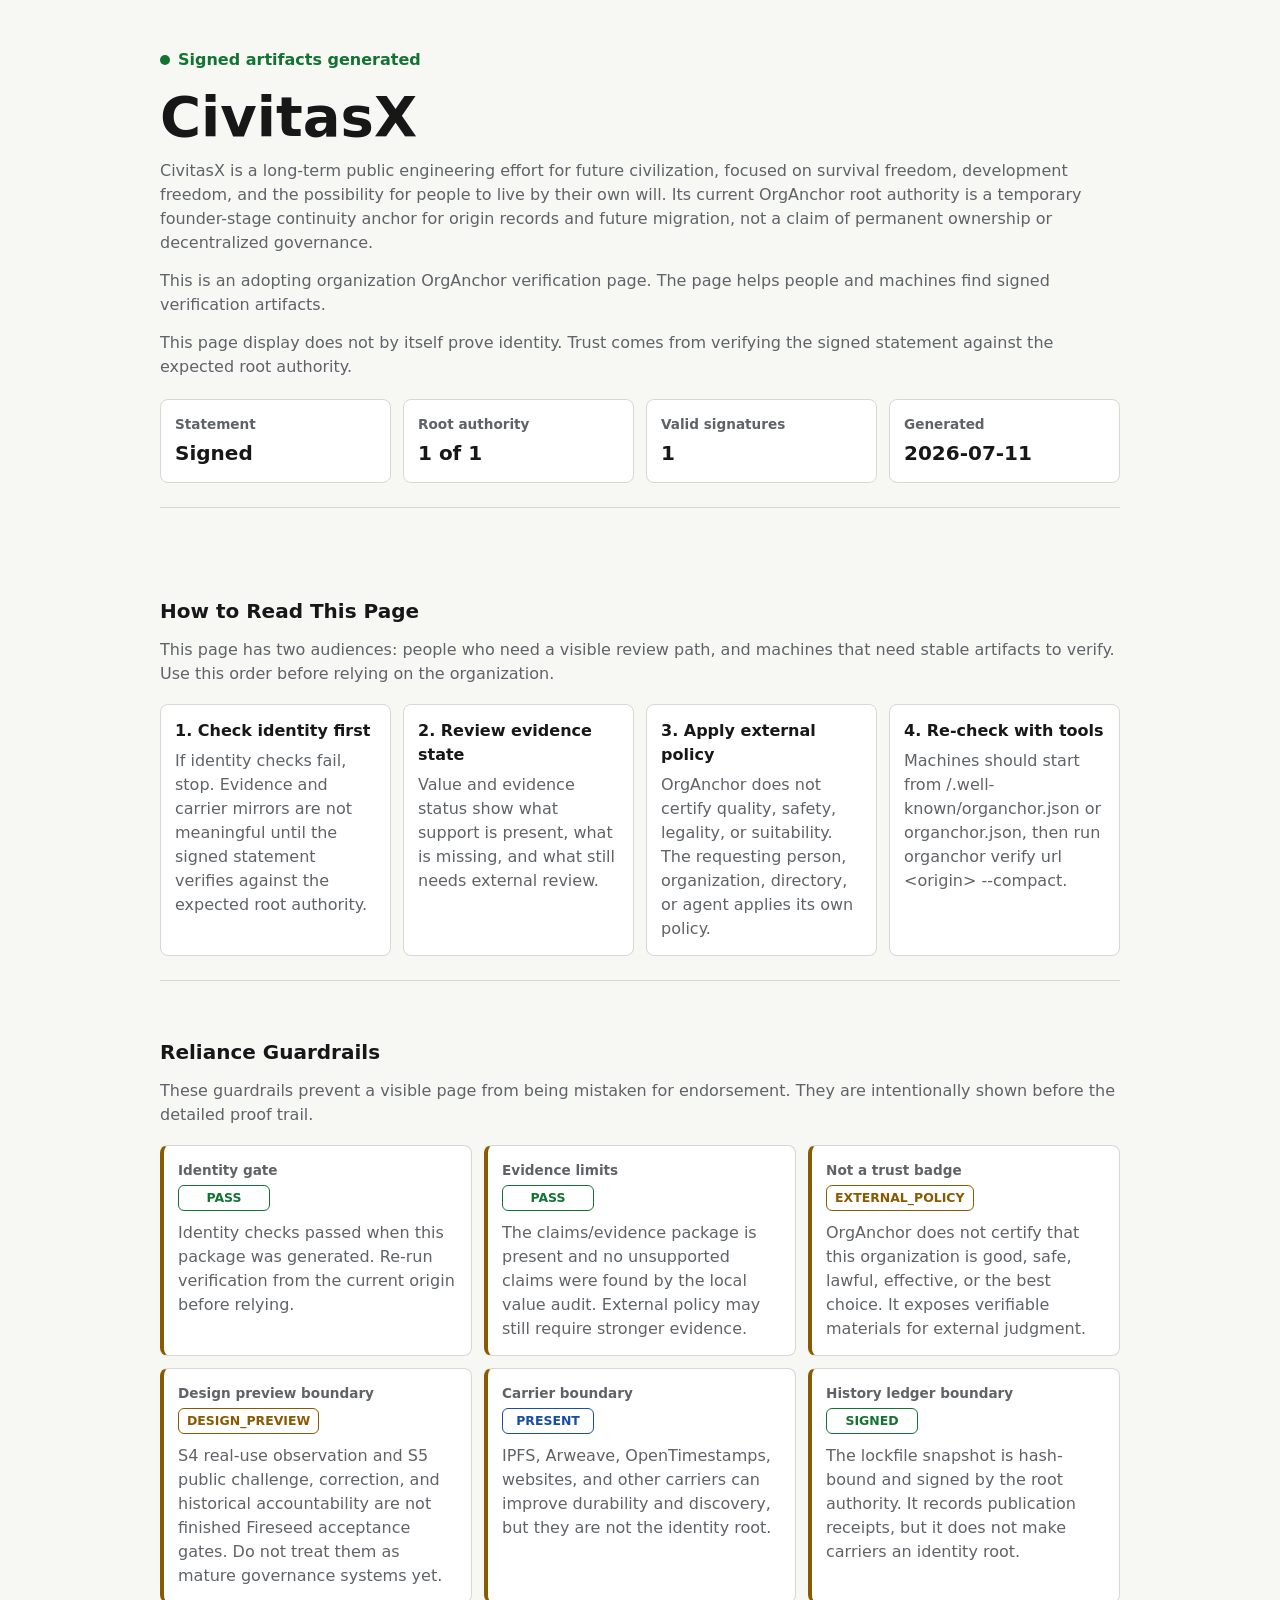
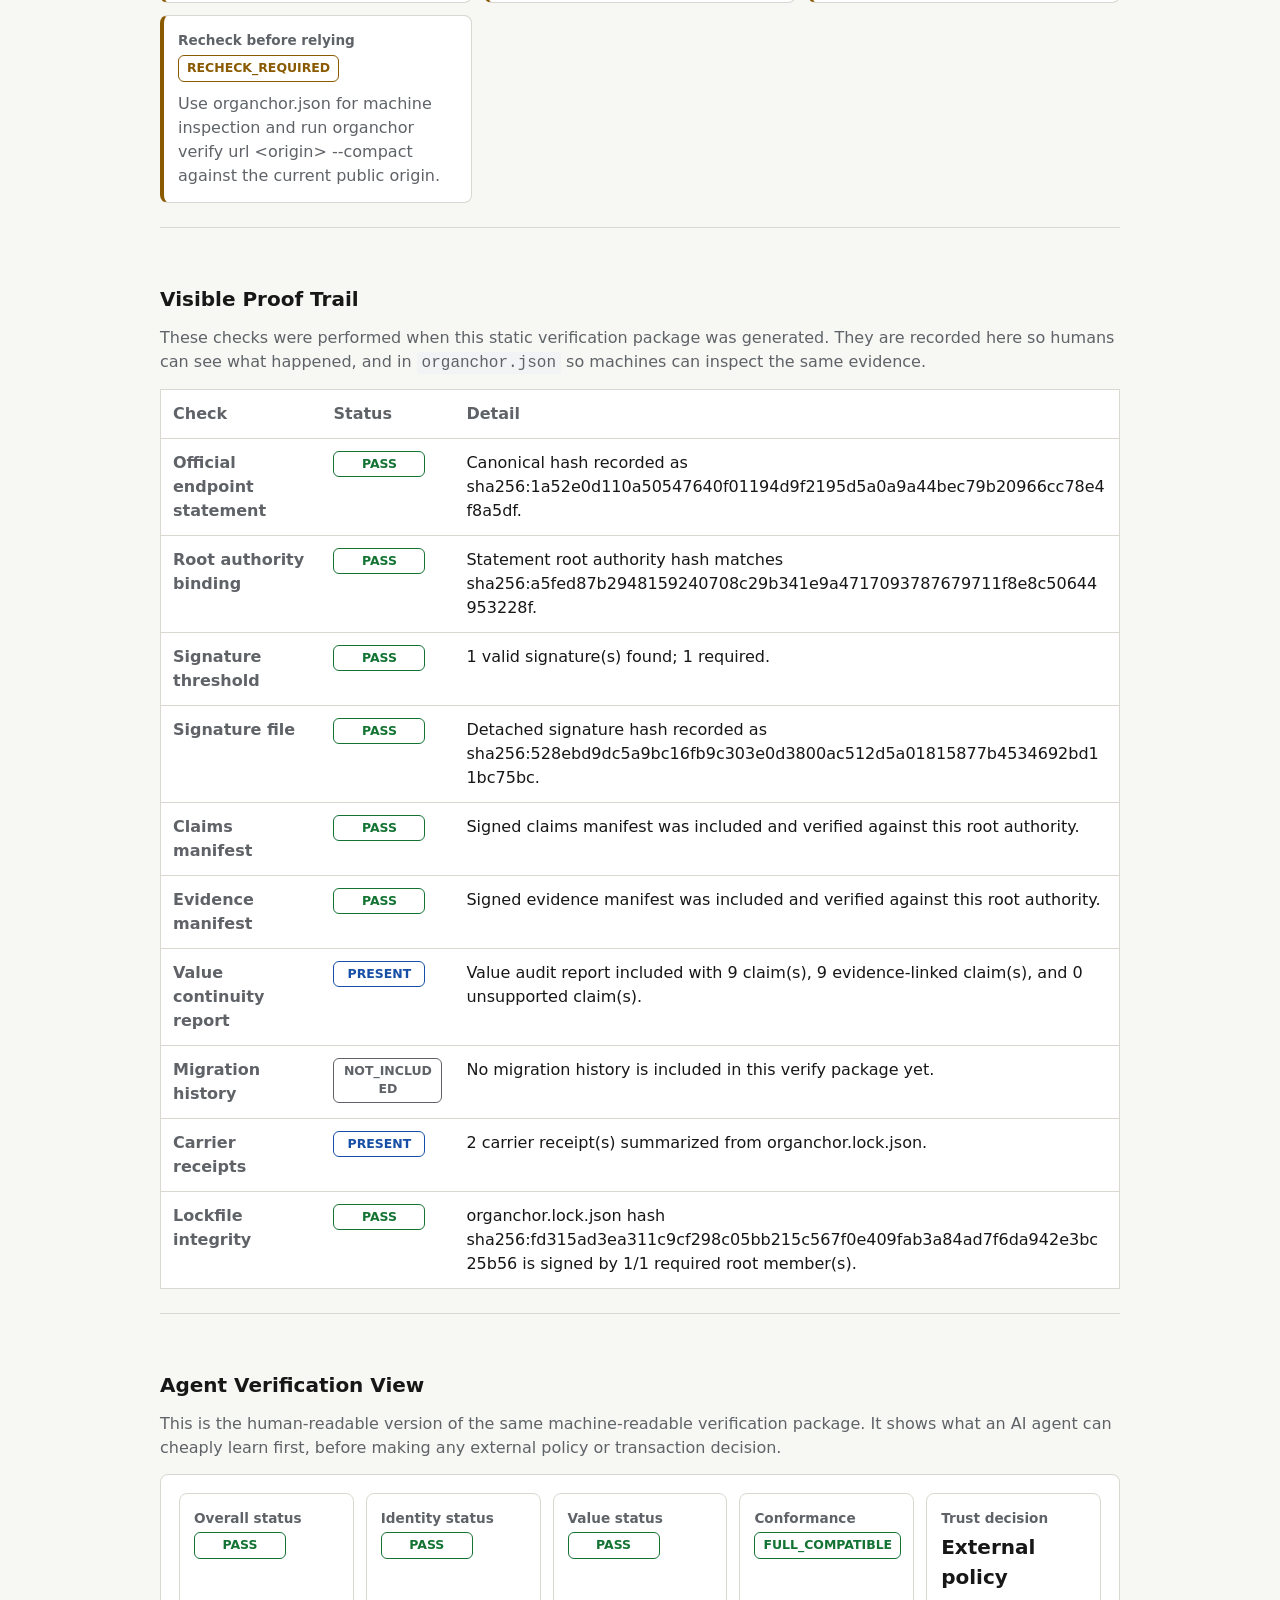
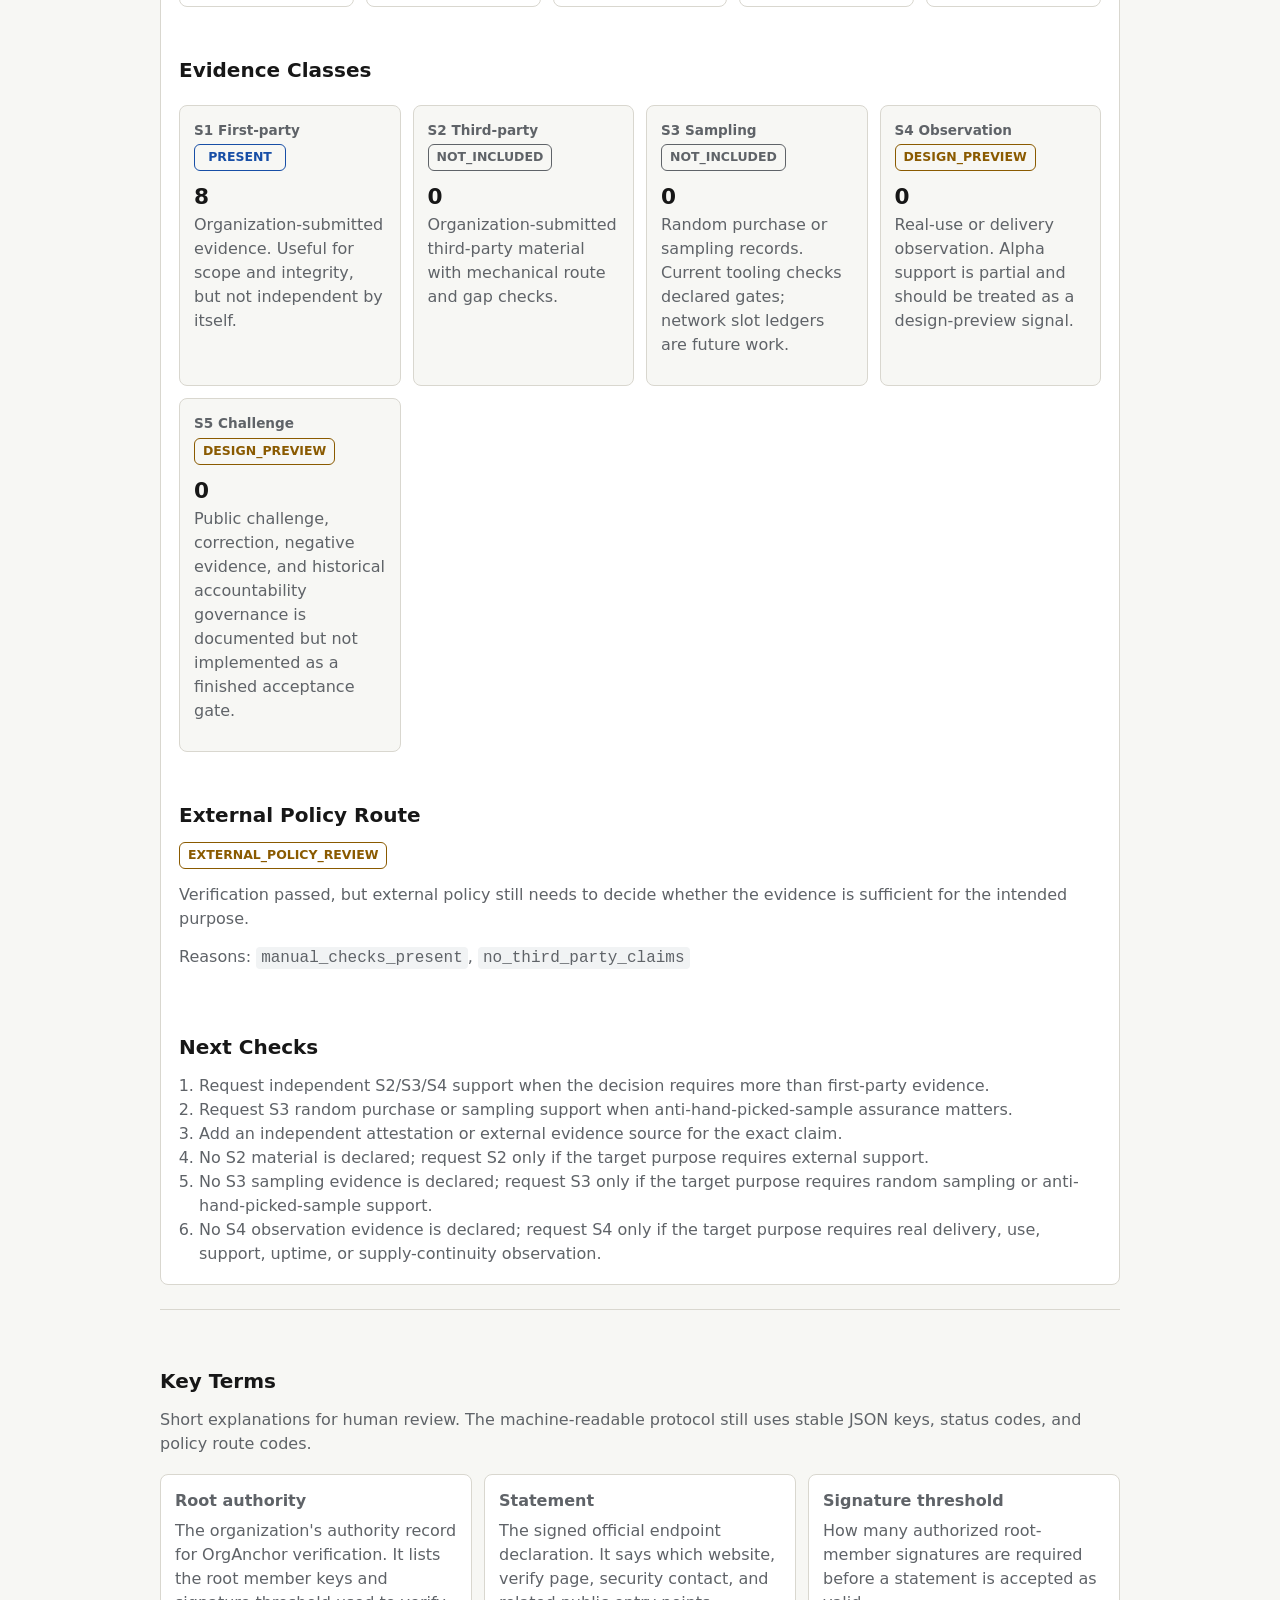
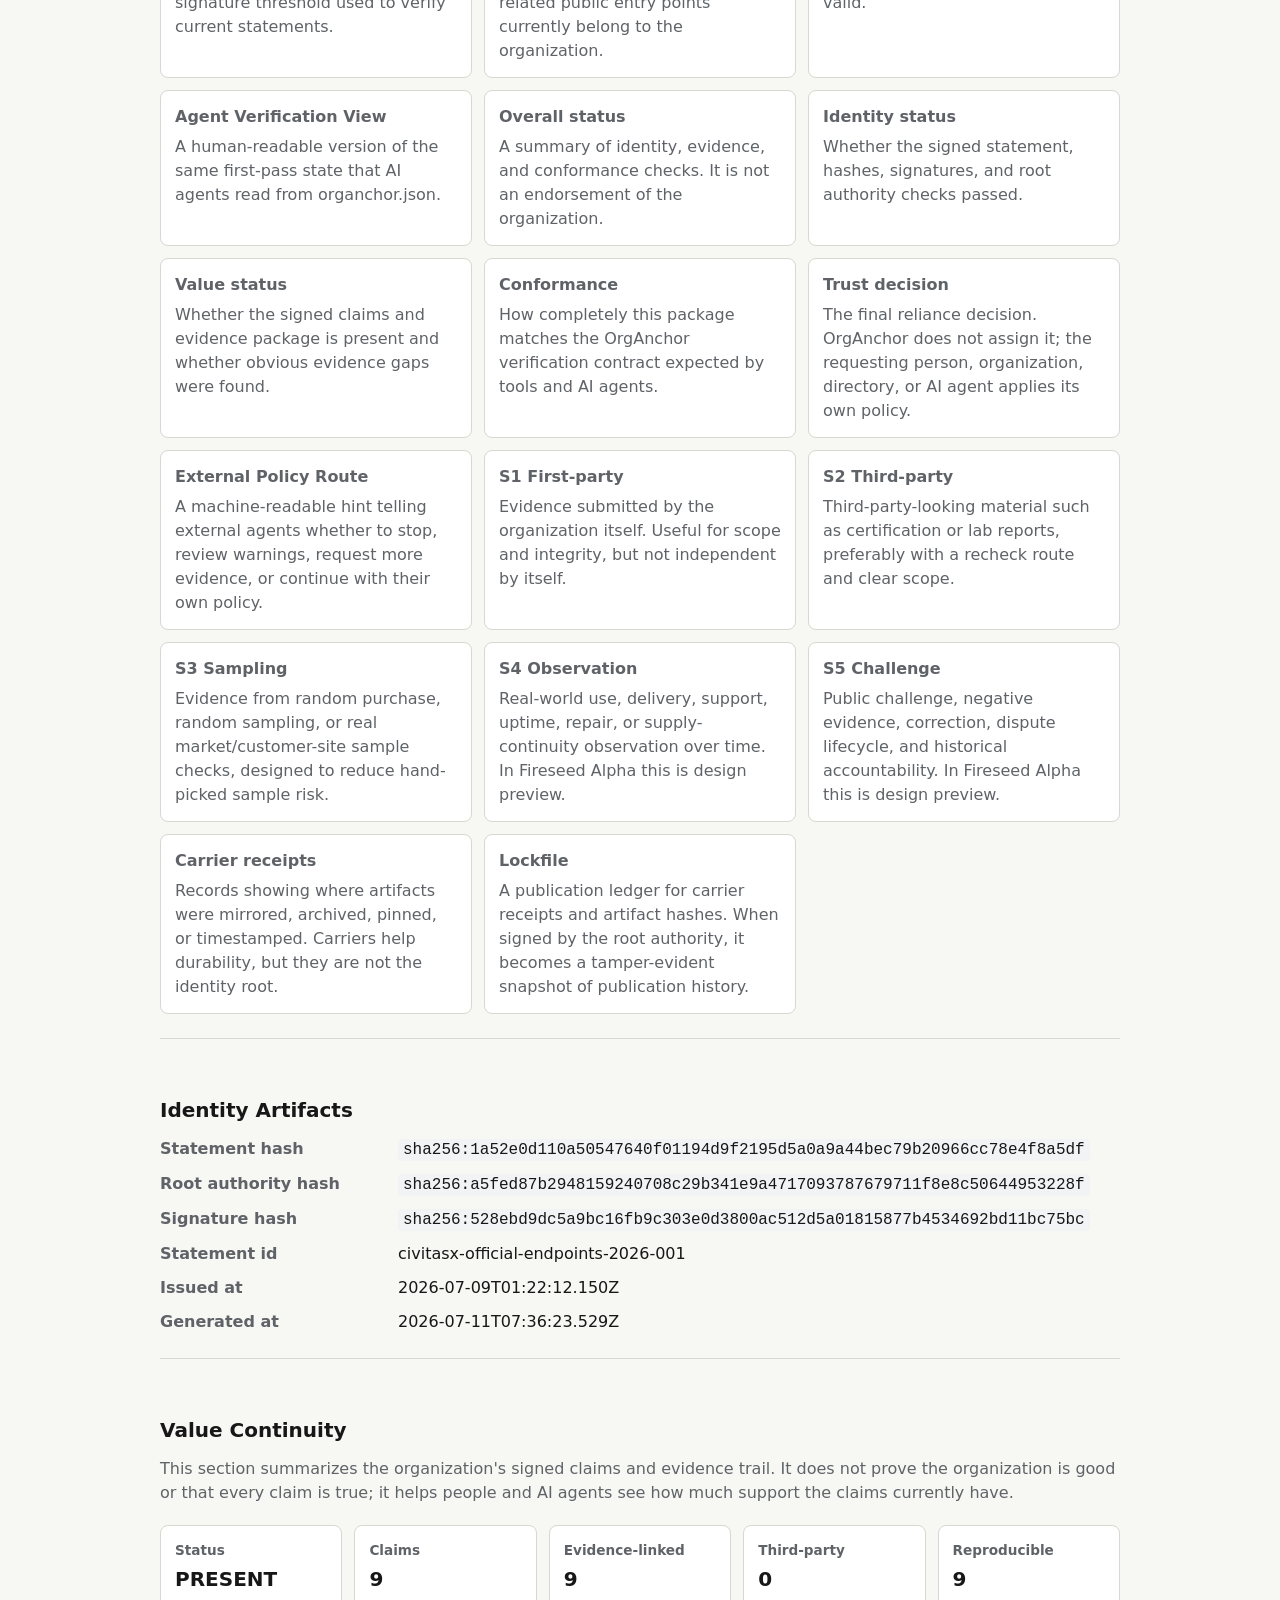
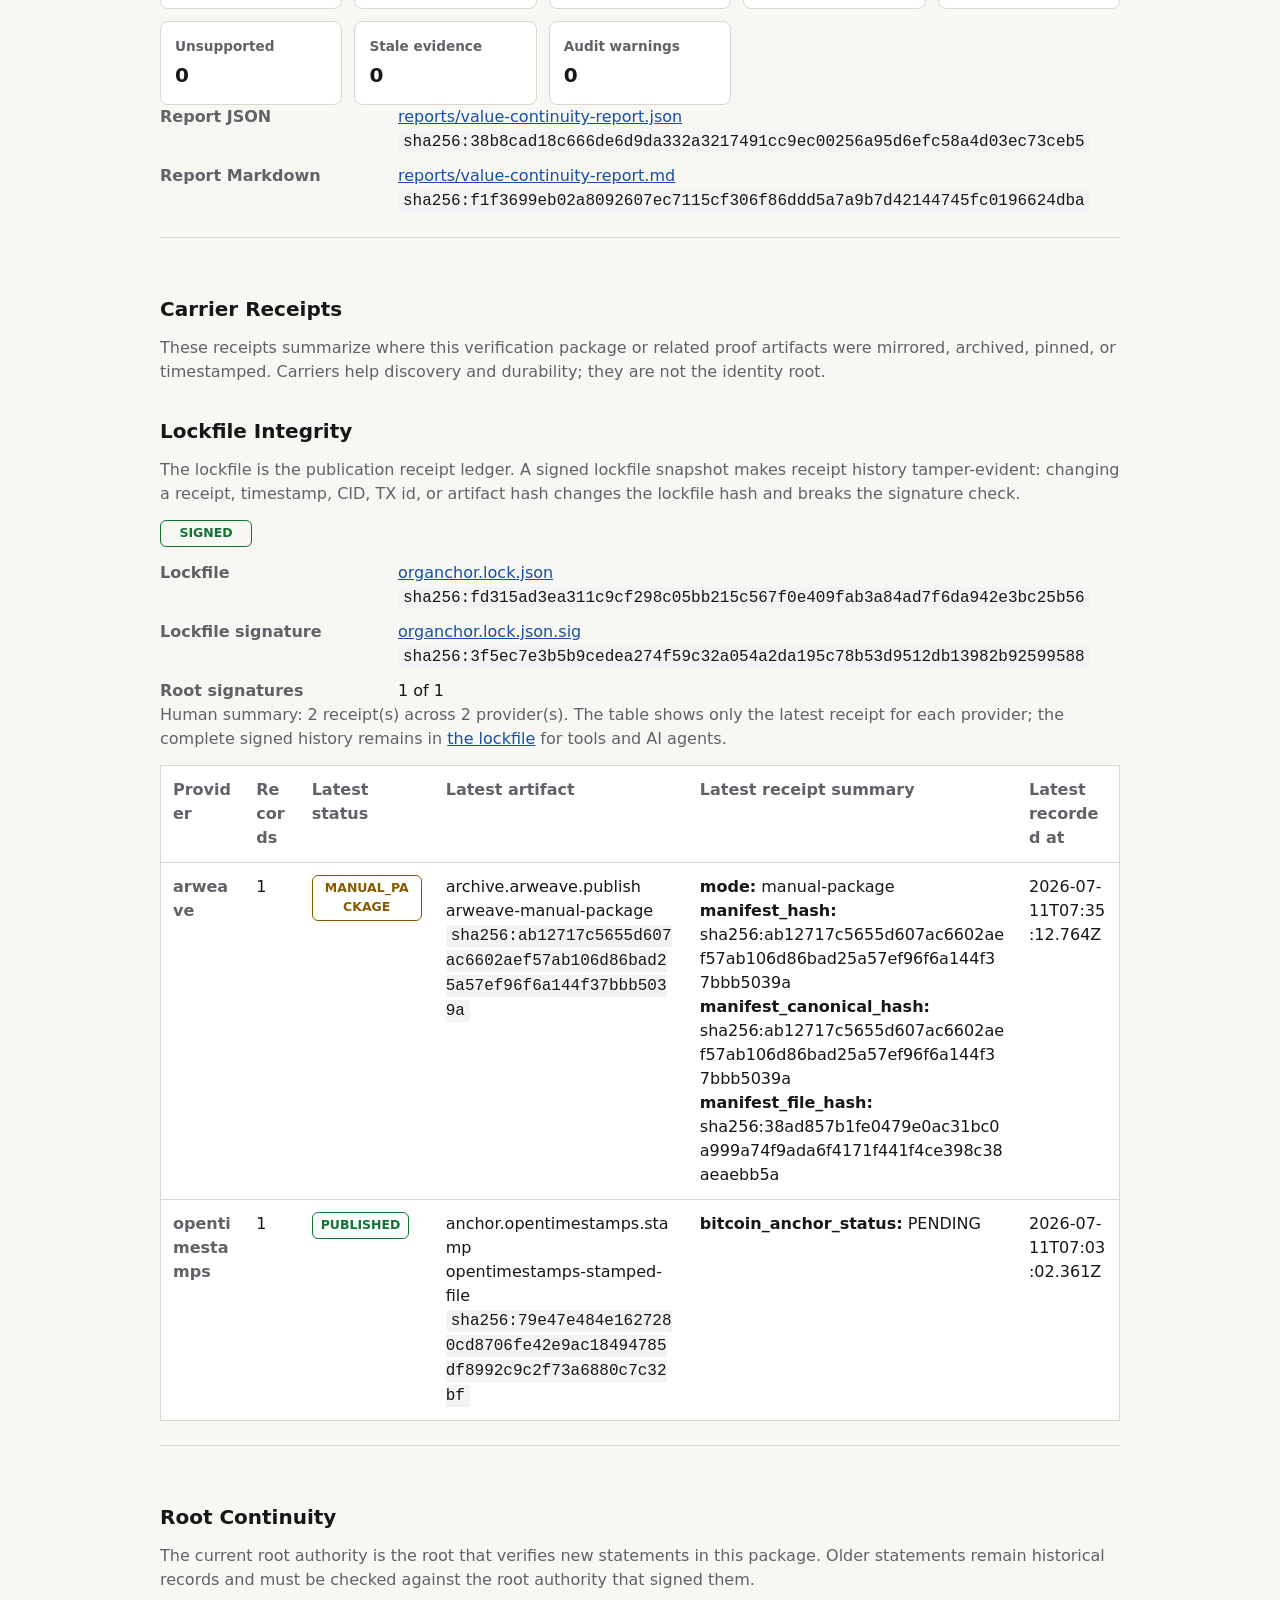
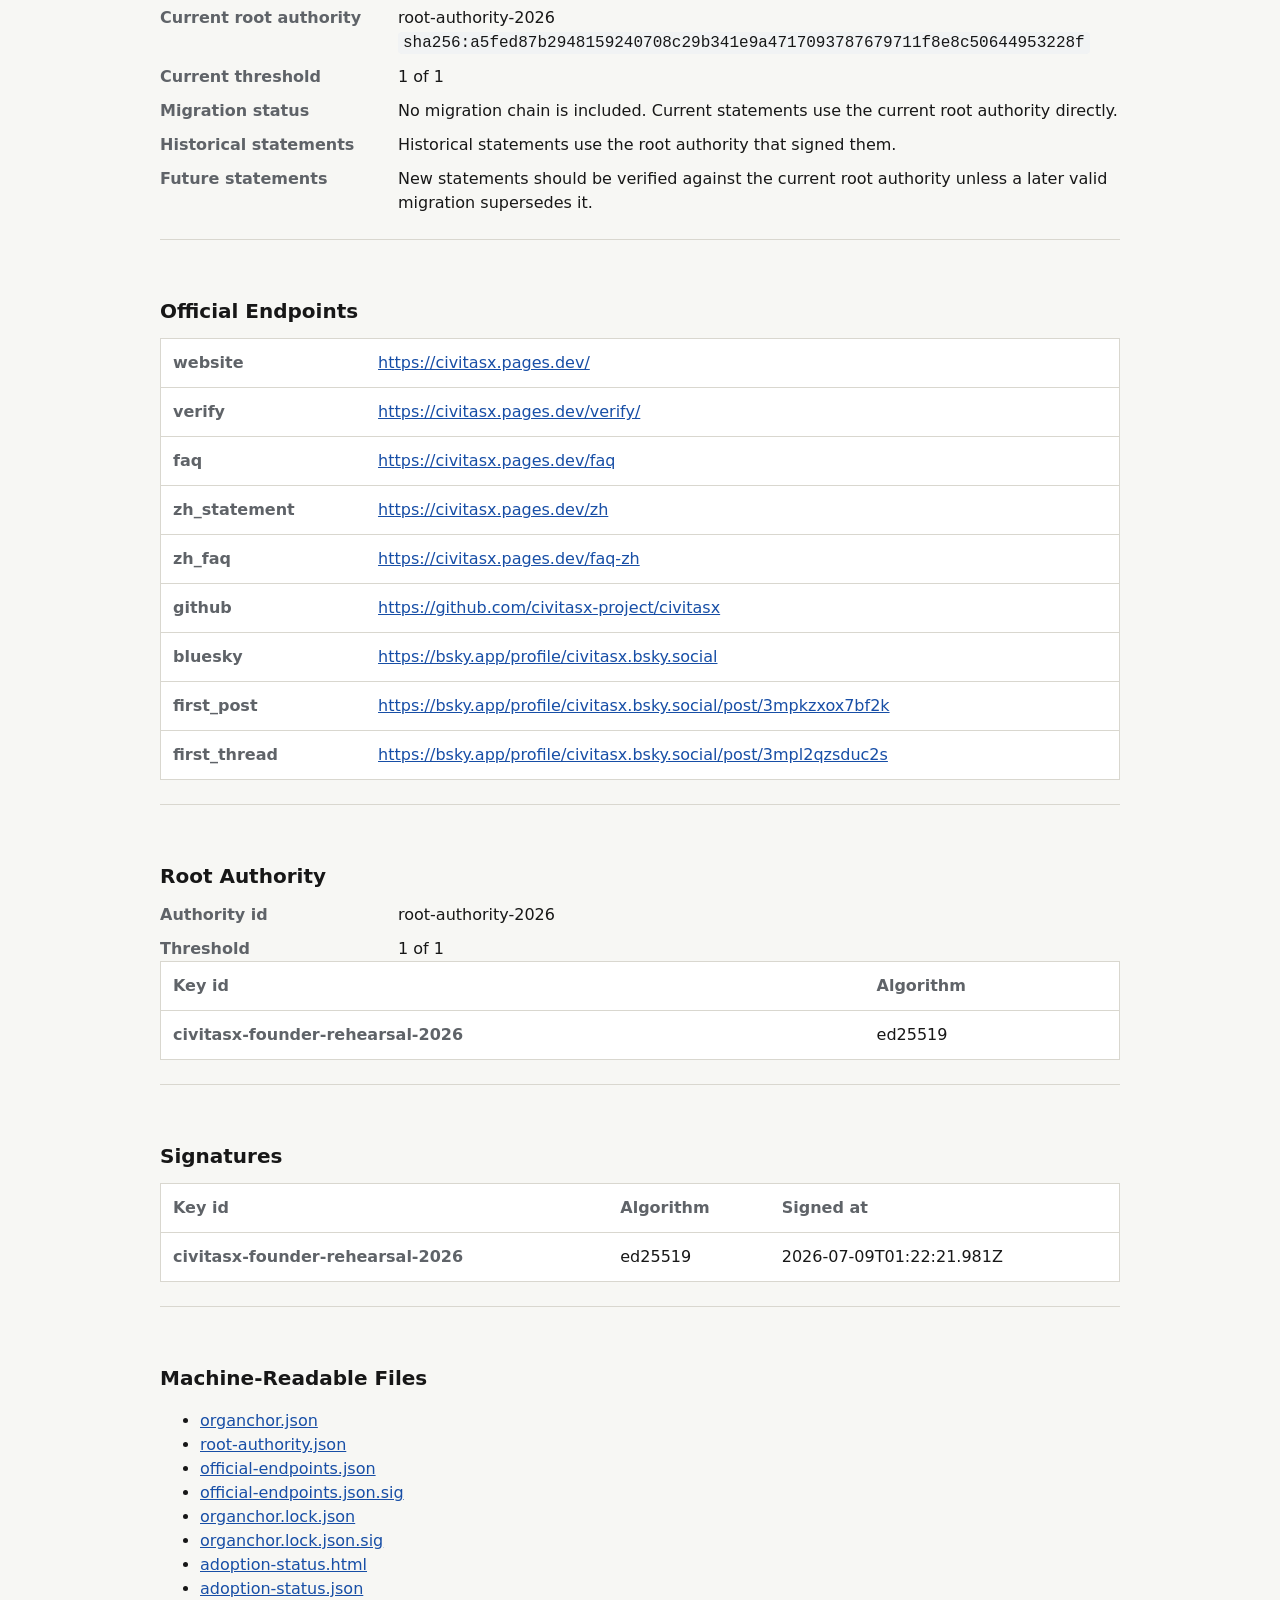
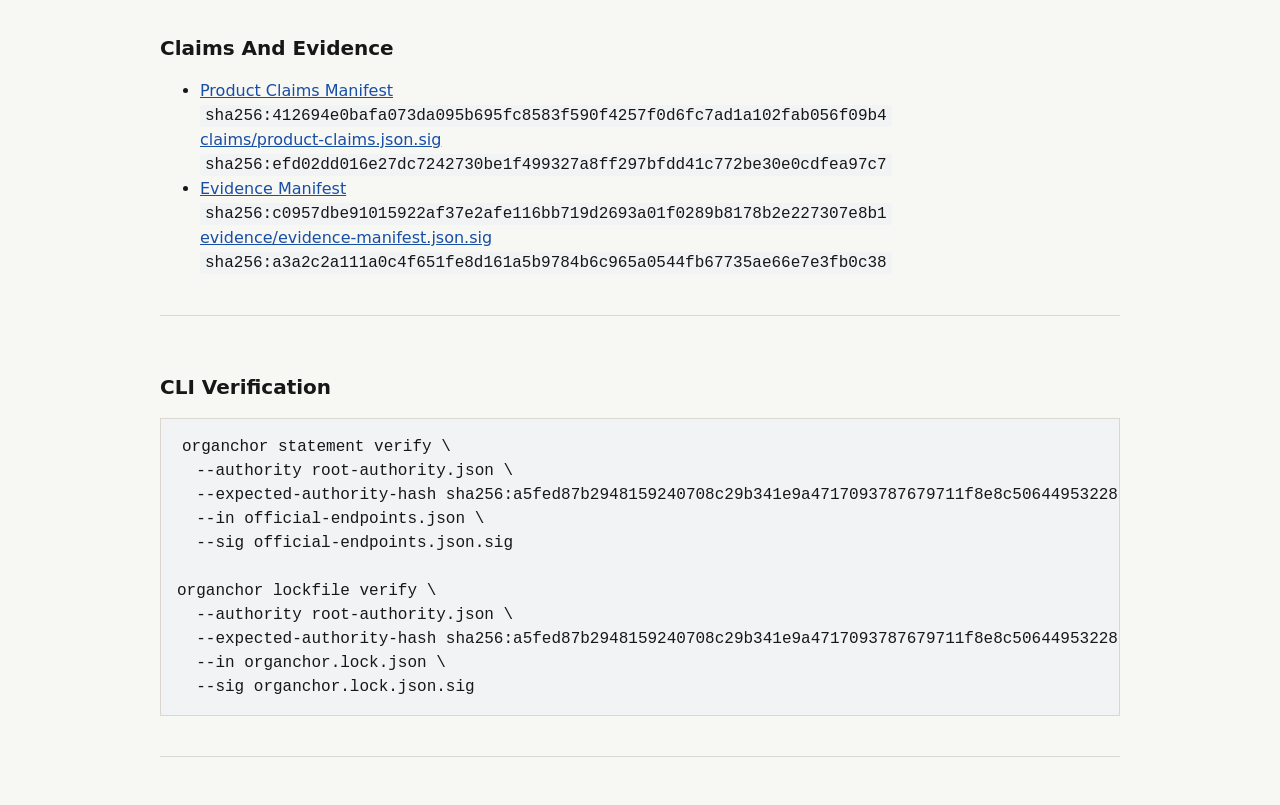
==== organchor/current/verify/index.html @ eeb9cb24 "Mirror CivitasX carrier ledger snapshot" ====
﻿<!doctype html>
<html lang="en">
<head>
  <meta charset="utf-8">
  <meta name="viewport" content="width=device-width, initial-scale=1">
  <title>CivitasX Verification</title>
  <link rel="organchor" type="application/json" href="/.well-known/organchor.json">
  <link rel="alternate" type="application/json" href="./organchor.json" title="OrgAnchor verify index">
  <script type="application/ld+json">{"@context":"https://schema.org","@type":"Organization","name":"CivitasX","url":"https://civitasx.pages.dev/","description":"CivitasX is a long-term public engineering effort for future civilization, focused on survival freedom, development freedom, and the possibility for people to live by their own will. Its current OrgAnchor root authority is a temporary founder-stage continuity anchor for origin records and future migration, not a claim of permanent ownership or decentralized governance.","sameAs":["https://civitasx.pages.dev/","https://civitasx.pages.dev/verify/","https://civitasx.pages.dev/faq","https://civitasx.pages.dev/zh","https://civitasx.pages.dev/faq-zh","https://github.com/civitasx-project/civitasx","https://bsky.app/profile/civitasx.bsky.social","https://bsky.app/profile/civitasx.bsky.social/post/3mpkzxox7bf2k","https://bsky.app/profile/civitasx.bsky.social/post/3mpl2qzsduc2s"]}</script>
  <style>
    :root {
      color-scheme: light dark;
      --bg: #f7f7f4;
      --text: #171717;
      --muted: #5f6368;
      --line: #d9d7cf;
      --panel: #ffffff;
      --accent: #174ea6;
      --ok: #137333;
      --warn: #8a5a00;
      --neutral: #5f6368;
      --code: #f1f3f4;
    }

    @media (prefers-color-scheme: dark) {
      :root {
        --bg: #111111;
        --text: #f1f1f1;
        --muted: #b7b7b7;
        --line: #373737;
        --panel: #1a1a1a;
        --accent: #8ab4f8;
        --ok: #81c995;
        --warn: #fdd663;
        --neutral: #b7b7b7;
        --code: #242424;
      }
    }

    * {
      box-sizing: border-box;
    }

    body {
      margin: 0;
      background: var(--bg);
      color: var(--text);
      font: 16px/1.5 system-ui, -apple-system, BlinkMacSystemFont, "Segoe UI", sans-serif;
    }

    main {
      width: min(960px, calc(100% - 32px));
      margin: 0 auto;
      padding: 48px 0;
    }

    header {
      border-bottom: 1px solid var(--line);
      padding-bottom: 24px;
      margin-bottom: 32px;
    }

    h1 {
      margin: 0 0 12px;
      font-size: clamp(2rem, 5vw, 3.5rem);
      line-height: 1.05;
      letter-spacing: 0;
    }

    h2 {
      margin: 32px 0 12px;
      font-size: 1.25rem;
      letter-spacing: 0;
    }

    p {
      margin: 0 0 14px;
      color: var(--muted);
    }

    a {
      color: var(--accent);
    }

    .status {
      display: inline-flex;
      gap: 8px;
      align-items: center;
      color: var(--ok);
      font-weight: 700;
      margin-bottom: 16px;
    }

    .summary {
      display: grid;
      grid-template-columns: repeat(auto-fit, minmax(180px, 1fr));
      gap: 12px;
      margin-top: 20px;
    }

    .summary-item {
      border: 1px solid var(--line);
      background: var(--panel);
      padding: 14px;
      border-radius: 8px;
    }

    .summary-label {
      display: block;
      color: var(--muted);
      font-weight: 700;
      font-size: 0.85rem;
      margin-bottom: 4px;
    }

    .summary-value {
      font-size: 1.25rem;
      font-weight: 800;
    }

    .badge {
      display: inline-block;
      min-width: 92px;
      padding: 3px 8px;
      border-radius: 6px;
      font-size: 0.78rem;
      font-weight: 800;
      text-align: center;
      border: 1px solid currentColor;
    }

    .badge-pass {
      color: var(--ok);
    }

    .badge-present {
      color: var(--accent);
    }

    .badge-not_included {
      color: var(--neutral);
    }

    .badge-published,
    .badge-verified,
    .badge-signed {
      color: var(--ok);
    }

    .badge-manual_package,
    .badge-unsigned {
      color: var(--warn);
    }

    .badge-dry_run {
      color: var(--neutral);
    }

    .badge-warn,
    .badge-review_value_warnings,
    .badge-external_policy_review,
    .badge-partial,
    .badge-design_preview,
    .badge-manual_check_required {
      color: var(--warn);
    }

    .badge-fail,
    .badge-stop,
    .badge-stop_identity_failure,
    .badge-review_failed_checks {
      color: #b3261e;
    }

    .badge-external_policy,
    .badge-recheck_required {
      color: var(--warn);
    }

    .badge-full_compatible,
    .badge-ready_for_external_policy,
    .badge-identity_verify_pass,
    .badge-value_verify_pass {
      color: var(--ok);
    }

    .status::before {
      content: "";
      width: 10px;
      height: 10px;
      border-radius: 50%;
      background: var(--ok);
    }

    section {
      padding: 24px 0;
      border-bottom: 1px solid var(--line);
    }

    .agent-panel {
      display: grid;
      gap: 16px;
      border: 1px solid var(--line);
      background: var(--panel);
      padding: 18px;
      border-radius: 8px;
    }

    .agent-decision {
      display: grid;
      grid-template-columns: repeat(auto-fit, minmax(150px, 1fr));
      gap: 12px;
    }

    .agent-card {
      border: 1px solid var(--line);
      border-radius: 8px;
      padding: 14px;
      background: var(--bg);
    }

    .agent-card strong {
      display: block;
      margin-top: 10px;
      font-size: 1.35rem;
    }

    .next-actions {
      margin: 0;
      padding-left: 20px;
      color: var(--muted);
    }

    .read-steps {
      display: grid;
      grid-template-columns: repeat(auto-fit, minmax(210px, 1fr));
      gap: 12px;
      margin: 18px 0 0;
      padding: 0;
      list-style: none;
    }

    .read-step {
      border: 1px solid var(--line);
      background: var(--panel);
      border-radius: 8px;
      padding: 14px;
    }

    .read-step strong {
      display: block;
      margin-bottom: 6px;
    }

    .read-step p {
      margin: 0;
    }

    .guardrails {
      display: grid;
      grid-template-columns: repeat(auto-fit, minmax(240px, 1fr));
      gap: 12px;
      margin-top: 18px;
    }

    .guardrail-card {
      border: 1px solid var(--line);
      border-left: 4px solid var(--warn);
      background: var(--panel);
      border-radius: 8px;
      padding: 14px;
    }

    .guardrail-card p {
      margin: 10px 0 0;
    }

    .term-list {
      display: grid;
      grid-template-columns: repeat(auto-fit, minmax(240px, 1fr));
      gap: 12px;
      margin: 18px 0 0;
    }

    .term-item {
      border: 1px solid var(--line);
      background: var(--panel);
      border-radius: 8px;
      padding: 14px;
    }

    .term-item dt {
      margin-bottom: 6px;
    }

    .term-item dd {
      color: var(--muted);
    }

    dl {
      display: grid;
      grid-template-columns: minmax(140px, 220px) 1fr;
      gap: 10px 18px;
      margin: 0;
    }

    dt {
      color: var(--muted);
      font-weight: 700;
    }

    dd {
      margin: 0;
      overflow-wrap: anywhere;
    }

    table {
      width: 100%;
      border-collapse: collapse;
      background: var(--panel);
      border: 1px solid var(--line);
    }

    th,
    td {
      padding: 12px;
      border-bottom: 1px solid var(--line);
      text-align: left;
      vertical-align: top;
      overflow-wrap: anywhere;
    }

    th {
      color: var(--muted);
      font-weight: 700;
    }

    code,
    pre {
      font-family: ui-monospace, SFMono-Regular, Consolas, "Liberation Mono", monospace;
      background: var(--code);
    }

    code {
      padding: 2px 5px;
      border-radius: 4px;
    }

    :not(pre) > code {
      overflow-wrap: anywhere;
      word-break: break-word;
    }

    pre {
      overflow-x: auto;
      padding: 16px;
      border: 1px solid var(--line);
    }

    @media (max-width: 640px) {
      main {
        width: min(100% - 24px, 960px);
        padding: 32px 0;
      }

      dl {
        grid-template-columns: 1fr;
      }

      th,
      td {
        display: block;
        width: 100%;
      }
    }
  </style>
</head>
<body>
  <main>
    <header>
      <div class="status">Signed artifacts generated</div>
      <h1>CivitasX</h1>
      <p>CivitasX is a long-term public engineering effort for future civilization, focused on survival freedom, development freedom, and the possibility for people to live by their own will. Its current OrgAnchor root authority is a temporary founder-stage continuity anchor for origin records and future migration, not a claim of permanent ownership or decentralized governance.</p>
      <p>This is an adopting organization OrgAnchor verification page. The page helps people and machines find signed verification artifacts.</p>
      <p>This page display does not by itself prove identity. Trust comes from verifying the signed statement against the expected root authority.</p>
      <div class="summary" aria-label="Visible verification summary">
        <div class="summary-item">
          <span class="summary-label">Statement</span>
          <span class="summary-value">Signed</span>
        </div>
        <div class="summary-item">
          <span class="summary-label">Root authority</span>
          <span class="summary-value">1 of 1</span>
        </div>
        <div class="summary-item">
          <span class="summary-label">Valid signatures</span>
          <span class="summary-value">1</span>
        </div>
        <div class="summary-item">
          <span class="summary-label">Generated</span>
          <span class="summary-value">2026-07-11</span>
        </div>
      </div>
    </header>

    <section aria-labelledby="how-to-read">
      <h2 id="how-to-read">How to Read This Page</h2>
      <p>This page has two audiences: people who need a visible review path, and machines that need stable artifacts to verify. Use this order before relying on the organization.</p>
      <ol class="read-steps">

        <li class="read-step">
          <strong>1. Check identity first</strong>
          <p>If identity checks fail, stop. Evidence and carrier mirrors are not meaningful until the signed statement verifies against the expected root authority.</p>
        </li>

        <li class="read-step">
          <strong>2. Review evidence state</strong>
          <p>Value and evidence status show what support is present, what is missing, and what still needs external review.</p>
        </li>

        <li class="read-step">
          <strong>3. Apply external policy</strong>
          <p>OrgAnchor does not certify quality, safety, legality, or suitability. The requesting person, organization, directory, or agent applies its own policy.</p>
        </li>

        <li class="read-step">
          <strong>4. Re-check with tools</strong>
          <p>Machines should start from /.well-known/organchor.json or organchor.json, then run organchor verify url &lt;origin&gt; --compact.</p>
        </li>
      </ol>
    </section>

    <section aria-labelledby="reliance-guardrails">
      <h2 id="reliance-guardrails">Reliance Guardrails</h2>
      <p>These guardrails prevent a visible page from being mistaken for endorsement. They are intentionally shown before the detailed proof trail.</p>
      <div class="guardrails" aria-label="Reliance guardrails">

        <div class="guardrail-card">
          <span class="summary-label">Identity gate</span>
          <span class="badge badge-pass">PASS</span>
          <p>Identity checks passed when this package was generated. Re-run verification from the current origin before relying.</p>
        </div>

        <div class="guardrail-card">
          <span class="summary-label">Evidence limits</span>
          <span class="badge badge-pass">PASS</span>
          <p>The claims/evidence package is present and no unsupported claims were found by the local value audit. External policy may still require stronger evidence.</p>
        </div>

        <div class="guardrail-card">
          <span class="summary-label">Not a trust badge</span>
          <span class="badge badge-external_policy">EXTERNAL_POLICY</span>
          <p>OrgAnchor does not certify that this organization is good, safe, lawful, effective, or the best choice. It exposes verifiable materials for external judgment.</p>
        </div>

        <div class="guardrail-card">
          <span class="summary-label">Design preview boundary</span>
          <span class="badge badge-design_preview">DESIGN_PREVIEW</span>
          <p>S4 real-use observation and S5 public challenge, correction, and historical accountability are not finished Fireseed acceptance gates. Do not treat them as mature governance systems yet.</p>
        </div>

        <div class="guardrail-card">
          <span class="summary-label">Carrier boundary</span>
          <span class="badge badge-present">PRESENT</span>
          <p>IPFS, Arweave, OpenTimestamps, websites, and other carriers can improve durability and discovery, but they are not the identity root.</p>
        </div>

        <div class="guardrail-card">
          <span class="summary-label">History ledger boundary</span>
          <span class="badge badge-signed">SIGNED</span>
          <p>The lockfile snapshot is hash-bound and signed by the root authority. It records publication receipts, but it does not make carriers an identity root.</p>
        </div>

        <div class="guardrail-card">
          <span class="summary-label">Recheck before relying</span>
          <span class="badge badge-recheck_required">RECHECK_REQUIRED</span>
          <p>Use organchor.json for machine inspection and run organchor verify url &lt;origin&gt; --compact against the current public origin.</p>
        </div>
      </div>
    </section>

    <section aria-labelledby="proof-trail">
      <h2 id="proof-trail">Visible Proof Trail</h2>
      <p>These checks were performed when this static verification package was generated. They are recorded here so humans can see what happened, and in <code>organchor.json</code> so machines can inspect the same evidence.</p>
      <table>
        <thead>
          <tr>
            <th scope="col">Check</th>
            <th scope="col">Status</th>
            <th scope="col">Detail</th>
          </tr>
        </thead>
        <tbody>

        <tr>
          <th scope="row">Official endpoint statement</th>
          <td><span class="badge badge-pass">PASS</span></td>
          <td>Canonical hash recorded as sha256:1a52e0d110a50547640f01194d9f2195d5a0a9a44bec79b20966cc78e4f8a5df.</td>
        </tr>

        <tr>
          <th scope="row">Root authority binding</th>
          <td><span class="badge badge-pass">PASS</span></td>
          <td>Statement root authority hash matches sha256:a5fed87b2948159240708c29b341e9a4717093787679711f8e8c50644953228f.</td>
        </tr>

        <tr>
          <th scope="row">Signature threshold</th>
          <td><span class="badge badge-pass">PASS</span></td>
          <td>1 valid signature(s) found; 1 required.</td>
        </tr>

        <tr>
          <th scope="row">Signature file</th>
          <td><span class="badge badge-pass">PASS</span></td>
          <td>Detached signature hash recorded as sha256:528ebd9dc5a9bc16fb9c303e0d3800ac512d5a01815877b4534692bd11bc75bc.</td>
        </tr>

        <tr>
          <th scope="row">Claims manifest</th>
          <td><span class="badge badge-pass">PASS</span></td>
          <td>Signed claims manifest was included and verified against this root authority.</td>
        </tr>

        <tr>
          <th scope="row">Evidence manifest</th>
          <td><span class="badge badge-pass">PASS</span></td>
          <td>Signed evidence manifest was included and verified against this root authority.</td>
        </tr>

        <tr>
          <th scope="row">Value continuity report</th>
          <td><span class="badge badge-present">PRESENT</span></td>
          <td>Value audit report included with 9 claim(s), 9 evidence-linked claim(s), and 0 unsupported claim(s).</td>
        </tr>

        <tr>
          <th scope="row">Migration history</th>
          <td><span class="badge badge-not_included">NOT_INCLUDED</span></td>
          <td>No migration history is included in this verify package yet.</td>
        </tr>

        <tr>
          <th scope="row">Carrier receipts</th>
          <td><span class="badge badge-present">PRESENT</span></td>
          <td>2 carrier receipt(s) summarized from organchor.lock.json.</td>
        </tr>

        <tr>
          <th scope="row">Lockfile integrity</th>
          <td><span class="badge badge-pass">PASS</span></td>
          <td>organchor.lock.json hash sha256:fd315ad3ea311c9cf298c05bb215c567f0e409fab3a84ad7f6da942e3bc25b56 is signed by 1/1 required root member(s).</td>
        </tr>
        </tbody>
      </table>
    </section>

    <section aria-labelledby="agent-view">
      <h2 id="agent-view">Agent Verification View</h2>
      <p>This is the human-readable version of the same machine-readable verification package. It shows what an AI agent can cheaply learn first, before making any external policy or transaction decision.</p>
      <div class="agent-panel">
        <div class="agent-decision" aria-label="AI agent first-pass decision summary">
          <div class="summary-item">
            <span class="summary-label">Overall status</span>
            <span class="badge badge-pass">PASS</span>
          </div>
          <div class="summary-item">
            <span class="summary-label">Identity status</span>
            <span class="badge badge-pass">PASS</span>
          </div>
          <div class="summary-item">
            <span class="summary-label">Value status</span>
            <span class="badge badge-pass">PASS</span>
          </div>
          <div class="summary-item">
            <span class="summary-label">Conformance</span>
            <span class="badge badge-full_compatible">FULL_COMPATIBLE</span>
          </div>
          <div class="summary-item">
            <span class="summary-label">Trust decision</span>
            <span class="summary-value">External policy</span>
          </div>
        </div>
        <div>
          <h2>Evidence Classes</h2>
          <div class="summary" aria-label="Evidence class summary">

        <div class="agent-card">
          <span class="summary-label">S1 First-party</span>
          <span class="badge badge-present">PRESENT</span>
          <strong>8</strong>
          <p>Organization-submitted evidence. Useful for scope and integrity, but not independent by itself.</p>
        </div>

        <div class="agent-card">
          <span class="summary-label">S2 Third-party</span>
          <span class="badge badge-not_included">NOT_INCLUDED</span>
          <strong>0</strong>
          <p>Organization-submitted third-party material with mechanical route and gap checks.</p>
        </div>

        <div class="agent-card">
          <span class="summary-label">S3 Sampling</span>
          <span class="badge badge-not_included">NOT_INCLUDED</span>
          <strong>0</strong>
          <p>Random purchase or sampling records. Current tooling checks declared gates; network slot ledgers are future work.</p>
        </div>

        <div class="agent-card">
          <span class="summary-label">S4 Observation</span>
          <span class="badge badge-design_preview">DESIGN_PREVIEW</span>
          <strong>0</strong>
          <p>Real-use or delivery observation. Alpha support is partial and should be treated as a design-preview signal.</p>
        </div>

        <div class="agent-card">
          <span class="summary-label">S5 Challenge</span>
          <span class="badge badge-design_preview">DESIGN_PREVIEW</span>
          <strong>0</strong>
          <p>Public challenge, correction, negative evidence, and historical accountability governance is documented but not implemented as a finished acceptance gate.</p>
        </div>
          </div>
        </div>
        <div>
          <h2>External Policy Route</h2>
          <p><span class="badge badge-external_policy_review">EXTERNAL_POLICY_REVIEW</span></p>
          <p>Verification passed, but external policy still needs to decide whether the evidence is sufficient for the intended purpose.</p>
          <p>Reasons: <code>manual_checks_present</code>, <code>no_third_party_claims</code></p>
        </div>
        <div>
          <h2>Next Checks</h2>
          <ol class="next-actions">
<li>Request independent S2/S3/S4 support when the decision requires more than first-party evidence.</li>
<li>Request S3 random purchase or sampling support when anti-hand-picked-sample assurance matters.</li>
<li>Add an independent attestation or external evidence source for the exact claim.</li>
<li>No S2 material is declared; request S2 only if the target purpose requires external support.</li>
<li>No S3 sampling evidence is declared; request S3 only if the target purpose requires random sampling or anti-hand-picked-sample support.</li>
<li>No S4 observation evidence is declared; request S4 only if the target purpose requires real delivery, use, support, uptime, or supply-continuity observation.</li>
          </ol>
        </div>
      </div>
    </section>

    <section aria-labelledby="key-terms">
      <h2 id="key-terms">Key Terms</h2>
      <p>Short explanations for human review. The machine-readable protocol still uses stable JSON keys, status codes, and policy route codes.</p>
      <dl class="term-list">

        <div class="term-item">
          <dt>Root authority</dt>
          <dd>The organization&#39;s authority record for OrgAnchor verification. It lists the root member keys and signature threshold used to verify current statements.</dd>
        </div>

        <div class="term-item">
          <dt>Statement</dt>
          <dd>The signed official endpoint declaration. It says which website, verify page, security contact, and related public entry points currently belong to the organization.</dd>
        </div>

        <div class="term-item">
          <dt>Signature threshold</dt>
          <dd>How many authorized root-member signatures are required before a statement is accepted as valid.</dd>
        </div>

        <div class="term-item">
          <dt>Agent Verification View</dt>
          <dd>A human-readable version of the same first-pass state that AI agents read from organchor.json.</dd>
        </div>

        <div class="term-item">
          <dt>Overall status</dt>
          <dd>A summary of identity, evidence, and conformance checks. It is not an endorsement of the organization.</dd>
        </div>

        <div class="term-item">
          <dt>Identity status</dt>
          <dd>Whether the signed statement, hashes, signatures, and root authority checks passed.</dd>
        </div>

        <div class="term-item">
          <dt>Value status</dt>
          <dd>Whether the signed claims and evidence package is present and whether obvious evidence gaps were found.</dd>
        </div>

        <div class="term-item">
          <dt>Conformance</dt>
          <dd>How completely this package matches the OrgAnchor verification contract expected by tools and AI agents.</dd>
        </div>

        <div class="term-item">
          <dt>Trust decision</dt>
          <dd>The final reliance decision. OrgAnchor does not assign it; the requesting person, organization, directory, or AI agent applies its own policy.</dd>
        </div>

        <div class="term-item">
          <dt>External Policy Route</dt>
          <dd>A machine-readable hint telling external agents whether to stop, review warnings, request more evidence, or continue with their own policy.</dd>
        </div>

        <div class="term-item">
          <dt>S1 First-party</dt>
          <dd>Evidence submitted by the organization itself. Useful for scope and integrity, but not independent by itself.</dd>
        </div>

        <div class="term-item">
          <dt>S2 Third-party</dt>
          <dd>Third-party-looking material such as certification or lab reports, preferably with a recheck route and clear scope.</dd>
        </div>

        <div class="term-item">
          <dt>S3 Sampling</dt>
          <dd>Evidence from random purchase, random sampling, or real market/customer-site sample checks, designed to reduce hand-picked sample risk.</dd>
        </div>

        <div class="term-item">
          <dt>S4 Observation</dt>
          <dd>Real-world use, delivery, support, uptime, repair, or supply-continuity observation over time. In Fireseed Alpha this is design preview.</dd>
        </div>

        <div class="term-item">
          <dt>S5 Challenge</dt>
          <dd>Public challenge, negative evidence, correction, dispute lifecycle, and historical accountability. In Fireseed Alpha this is design preview.</dd>
        </div>

        <div class="term-item">
          <dt>Carrier receipts</dt>
          <dd>Records showing where artifacts were mirrored, archived, pinned, or timestamped. Carriers help durability, but they are not the identity root.</dd>
        </div>

        <div class="term-item">
          <dt>Lockfile</dt>
          <dd>A publication ledger for carrier receipts and artifact hashes. When signed by the root authority, it becomes a tamper-evident snapshot of publication history.</dd>
        </div>
      </dl>
    </section>

    <section aria-labelledby="identity">
      <h2 id="identity">Identity Artifacts</h2>
      <dl>
        <dt>Statement hash</dt>
        <dd><code>sha256:1a52e0d110a50547640f01194d9f2195d5a0a9a44bec79b20966cc78e4f8a5df</code></dd>
        <dt>Root authority hash</dt>
        <dd><code>sha256:a5fed87b2948159240708c29b341e9a4717093787679711f8e8c50644953228f</code></dd>
        <dt>Signature hash</dt>
        <dd><code>sha256:528ebd9dc5a9bc16fb9c303e0d3800ac512d5a01815877b4534692bd11bc75bc</code></dd>
        <dt>Statement id</dt>
        <dd>civitasx-official-endpoints-2026-001</dd>
        <dt>Issued at</dt>
        <dd>2026-07-09T01:22:12.150Z</dd>
        <dt>Generated at</dt>
        <dd>2026-07-11T07:36:23.529Z</dd>
      </dl>
    </section>

    <section aria-labelledby="value-continuity">
      <h2 id="value-continuity">Value Continuity</h2>
      <p>This section summarizes the organization's signed claims and evidence trail. It does not prove the organization is good or that every claim is true; it helps people and AI agents see how much support the claims currently have.</p>
      <div class="summary" aria-label="Value continuity summary">
        <div class="summary-item">
          <span class="summary-label">Status</span>
          <span class="summary-value">PRESENT</span>
        </div>
        <div class="summary-item">
          <span class="summary-label">Claims</span>
          <span class="summary-value">9</span>
        </div>
        <div class="summary-item">
          <span class="summary-label">Evidence-linked</span>
          <span class="summary-value">9</span>
        </div>
        <div class="summary-item">
          <span class="summary-label">Third-party</span>
          <span class="summary-value">0</span>
        </div>
        <div class="summary-item">
          <span class="summary-label">Reproducible</span>
          <span class="summary-value">9</span>
        </div>
        <div class="summary-item">
          <span class="summary-label">Unsupported</span>
          <span class="summary-value">0</span>
        </div>
        <div class="summary-item">
          <span class="summary-label">Stale evidence</span>
          <span class="summary-value">0</span>
        </div>
        <div class="summary-item">
          <span class="summary-label">Audit warnings</span>
          <span class="summary-value">0</span>
        </div>
      </div>
      <dl>
        <dt>Report JSON</dt>
        <dd><a href="./reports/value-continuity-report.json">reports/value-continuity-report.json</a><br><code>sha256:38b8cad18c666de6d9da332a3217491cc9ec00256a95d6efc58a4d03ec73ceb5</code></dd>
        <dt>Report Markdown</dt>
        <dd><a href="./reports/value-continuity-report.md">reports/value-continuity-report.md</a><br><code>sha256:f1f3699eb02a8092607ec7115cf306f86ddd5a7a9b7d42144745fc0196624dba</code></dd>
      </dl>
    </section>

    <section aria-labelledby="carrier-receipts">
      <h2 id="carrier-receipts">Carrier Receipts</h2>
      <p>These receipts summarize where this verification package or related proof artifacts were mirrored, archived, pinned, or timestamped. Carriers help discovery and durability; they are not the identity root.</p>
      <h2>Lockfile Integrity</h2>
      <p>The lockfile is the publication receipt ledger. A signed lockfile snapshot makes receipt history tamper-evident: changing a receipt, timestamp, CID, TX id, or artifact hash changes the lockfile hash and breaks the signature check.</p>
      <p><span class="badge badge-signed">SIGNED</span></p>
      <dl>
        <dt>Lockfile</dt>
        <dd><a href="./organchor.lock.json">organchor.lock.json</a><br><code>sha256:fd315ad3ea311c9cf298c05bb215c567f0e409fab3a84ad7f6da942e3bc25b56</code></dd>
        <dt>Lockfile signature</dt>
        <dd><a href="./organchor.lock.json.sig">organchor.lock.json.sig</a><br><code>sha256:3f5ec7e3b5b9cedea274f59c32a054a2da195c78b53d9512db13982b92599588</code></dd>
        <dt>Root signatures</dt>
        <dd>1 of 1</dd>
      </dl>
      <p>Human summary: 2 receipt(s) across 2 provider(s). The table shows only the latest receipt for each provider; the complete signed history remains in <a href="./organchor.lock.json">the lockfile</a> for tools and AI agents.</p>
      <table>
        <thead>
          <tr>
            <th scope="col">Provider</th>
            <th scope="col">Records</th>
            <th scope="col">Latest status</th>
            <th scope="col">Latest artifact</th>
            <th scope="col">Latest receipt summary</th>
            <th scope="col">Latest recorded at</th>
          </tr>
        </thead>
        <tbody>

        <tr>
          <th scope="row">arweave</th>
          <td>1</td>
          <td><span class="badge badge-manual_package">MANUAL_PACKAGE</span></td>
          <td>archive.arweave.publish<br>arweave-manual-package<br><code>sha256:ab12717c5655d607ac6602aef57ab106d86bad25a57ef96f6a144f37bbb5039a</code></td>
          <td><div><strong>mode:</strong> manual-package</div><div><strong>manifest_hash:</strong> sha256:ab12717c5655d607ac6602aef57ab106d86bad25a57ef96f6a144f37bbb5039a</div><div><strong>manifest_canonical_hash:</strong> sha256:ab12717c5655d607ac6602aef57ab106d86bad25a57ef96f6a144f37bbb5039a</div><div><strong>manifest_file_hash:</strong> sha256:38ad857b1fe0479e0ac31bc0a999a74f9ada6f4171f441f4ce398c38aeaebb5a</div></td>
          <td>2026-07-11T07:35:12.764Z</td>
        </tr>

        <tr>
          <th scope="row">opentimestamps</th>
          <td>1</td>
          <td><span class="badge badge-published">PUBLISHED</span></td>
          <td>anchor.opentimestamps.stamp<br>opentimestamps-stamped-file<br><code>sha256:79e47e484e1627280cd8706fe42e9ac18494785df8992c9c2f73a6880c7c32bf</code></td>
          <td><div><strong>bitcoin_anchor_status:</strong> PENDING</div></td>
          <td>2026-07-11T07:03:02.361Z</td>
        </tr>
        </tbody>
      </table>
    </section>

    <section aria-labelledby="root-continuity">
      <h2 id="root-continuity">Root Continuity</h2>
      <p>The current root authority is the root that verifies new statements in this package. Older statements remain historical records and must be checked against the root authority that signed them.</p>
      <dl>
        <dt>Current root authority</dt>
        <dd>root-authority-2026<br><code>sha256:a5fed87b2948159240708c29b341e9a4717093787679711f8e8c50644953228f</code></dd>
        <dt>Current threshold</dt>
        <dd>1 of 1</dd>
        <dt>Migration status</dt>
        <dd>No migration chain is included. Current statements use the current root authority directly.</dd>
        <dt>Historical statements</dt>
        <dd>Historical statements use the root authority that signed them.</dd>
        <dt>Future statements</dt>
        <dd>New statements should be verified against the current root authority unless a later valid migration supersedes it.</dd>
      </dl>
      
    </section>

    <section aria-labelledby="endpoints">
      <h2 id="endpoints">Official Endpoints</h2>
      <table>
        <tbody>
        <tr>
          <th scope="row">website</th>
          <td><a href="https://civitasx.pages.dev/">https://civitasx.pages.dev/</a></td>
        </tr>
        <tr>
          <th scope="row">verify</th>
          <td><a href="https://civitasx.pages.dev/verify/">https://civitasx.pages.dev/verify/</a></td>
        </tr>
        <tr>
          <th scope="row">faq</th>
          <td><a href="https://civitasx.pages.dev/faq">https://civitasx.pages.dev/faq</a></td>
        </tr>
        <tr>
          <th scope="row">zh_statement</th>
          <td><a href="https://civitasx.pages.dev/zh">https://civitasx.pages.dev/zh</a></td>
        </tr>
        <tr>
          <th scope="row">zh_faq</th>
          <td><a href="https://civitasx.pages.dev/faq-zh">https://civitasx.pages.dev/faq-zh</a></td>
        </tr>
        <tr>
          <th scope="row">github</th>
          <td><a href="https://github.com/civitasx-project/civitasx">https://github.com/civitasx-project/civitasx</a></td>
        </tr>
        <tr>
          <th scope="row">bluesky</th>
          <td><a href="https://bsky.app/profile/civitasx.bsky.social">https://bsky.app/profile/civitasx.bsky.social</a></td>
        </tr>
        <tr>
          <th scope="row">first_post</th>
          <td><a href="https://bsky.app/profile/civitasx.bsky.social/post/3mpkzxox7bf2k">https://bsky.app/profile/civitasx.bsky.social/post/3mpkzxox7bf2k</a></td>
        </tr>
        <tr>
          <th scope="row">first_thread</th>
          <td><a href="https://bsky.app/profile/civitasx.bsky.social/post/3mpl2qzsduc2s">https://bsky.app/profile/civitasx.bsky.social/post/3mpl2qzsduc2s</a></td>
        </tr>
        </tbody>
      </table>
    </section>

    <section aria-labelledby="authority">
      <h2 id="authority">Root Authority</h2>
      <dl>
        <dt>Authority id</dt>
        <dd>root-authority-2026</dd>
        <dt>Threshold</dt>
        <dd>1 of 1</dd>
      </dl>
      <table>
        <thead>
          <tr>
            <th scope="col">Key id</th>
            <th scope="col">Algorithm</th>
          </tr>
        </thead>
        <tbody>

        <tr>
          <th scope="row">civitasx-founder-rehearsal-2026</th>
          <td>ed25519</td>
        </tr>
        </tbody>
      </table>
    </section>

    <section aria-labelledby="signatures">
      <h2 id="signatures">Signatures</h2>
      <table>
        <thead>
          <tr>
            <th scope="col">Key id</th>
            <th scope="col">Algorithm</th>
            <th scope="col">Signed at</th>
          </tr>
        </thead>
        <tbody>

        <tr>
          <th scope="row">civitasx-founder-rehearsal-2026</th>
          <td>ed25519</td>
          <td>2026-07-09T01:22:21.981Z</td>
        </tr>
        </tbody>
      </table>
    </section>

    

    <section aria-labelledby="files">
      <h2 id="files">Machine-Readable Files</h2>
      <ul>
        <li><a href="./organchor.json">organchor.json</a></li>
        <li><a href="./root-authority.json">root-authority.json</a></li>
        <li><a href="./official-endpoints.json">official-endpoints.json</a></li>
        <li><a href="./official-endpoints.json.sig">official-endpoints.json.sig</a></li>
        <li><a href="./organchor.lock.json">organchor.lock.json</a></li>
        <li><a href="./organchor.lock.json.sig">organchor.lock.json.sig</a></li>
        <li><a href="./adoption-status.html">adoption-status.html</a></li>
        <li><a href="./adoption-status.json">adoption-status.json</a></li>
      </ul>
      <h2>Claims And Evidence</h2><ul>
        <li>
          <a href="./claims/product-claims.json">Product Claims Manifest</a>
          <br><code>sha256:412694e0bafa073da095b695fc8583f590f4257f0d6fc7ad1a102fab056f09b4</code>
          <br><a href="./claims/product-claims.json.sig">claims/product-claims.json.sig</a>
          <br><code>sha256:efd02dd016e27dc7242730be1f499327a8ff297bfdd41c772be30e0cdfea97c7</code>
        </li>

        <li>
          <a href="./evidence/evidence-manifest.json">Evidence Manifest</a>
          <br><code>sha256:c0957dbe91015922af37e2afe116bb719d2693a01f0289b8178b2e227307e8b1</code>
          <br><a href="./evidence/evidence-manifest.json.sig">evidence/evidence-manifest.json.sig</a>
          <br><code>sha256:a3a2c2a111a0c4f651fe8d161a5b9784b6c965a0544fb67735ae66e7e3fb0c38</code>
        </li>
      </ul>
      
    </section>

    <section aria-labelledby="verify">
      <h2 id="verify">CLI Verification</h2>
      <pre><code>organchor statement verify \
  --authority root-authority.json \
  --expected-authority-hash sha256:a5fed87b2948159240708c29b341e9a4717093787679711f8e8c50644953228f \
  --in official-endpoints.json \
  --sig official-endpoints.json.sig

organchor lockfile verify \
  --authority root-authority.json \
  --expected-authority-hash sha256:a5fed87b2948159240708c29b341e9a4717093787679711f8e8c50644953228f \
  --in organchor.lock.json \
  --sig organchor.lock.json.sig</code></pre>
    </section>
  </main>
</body>
</html>
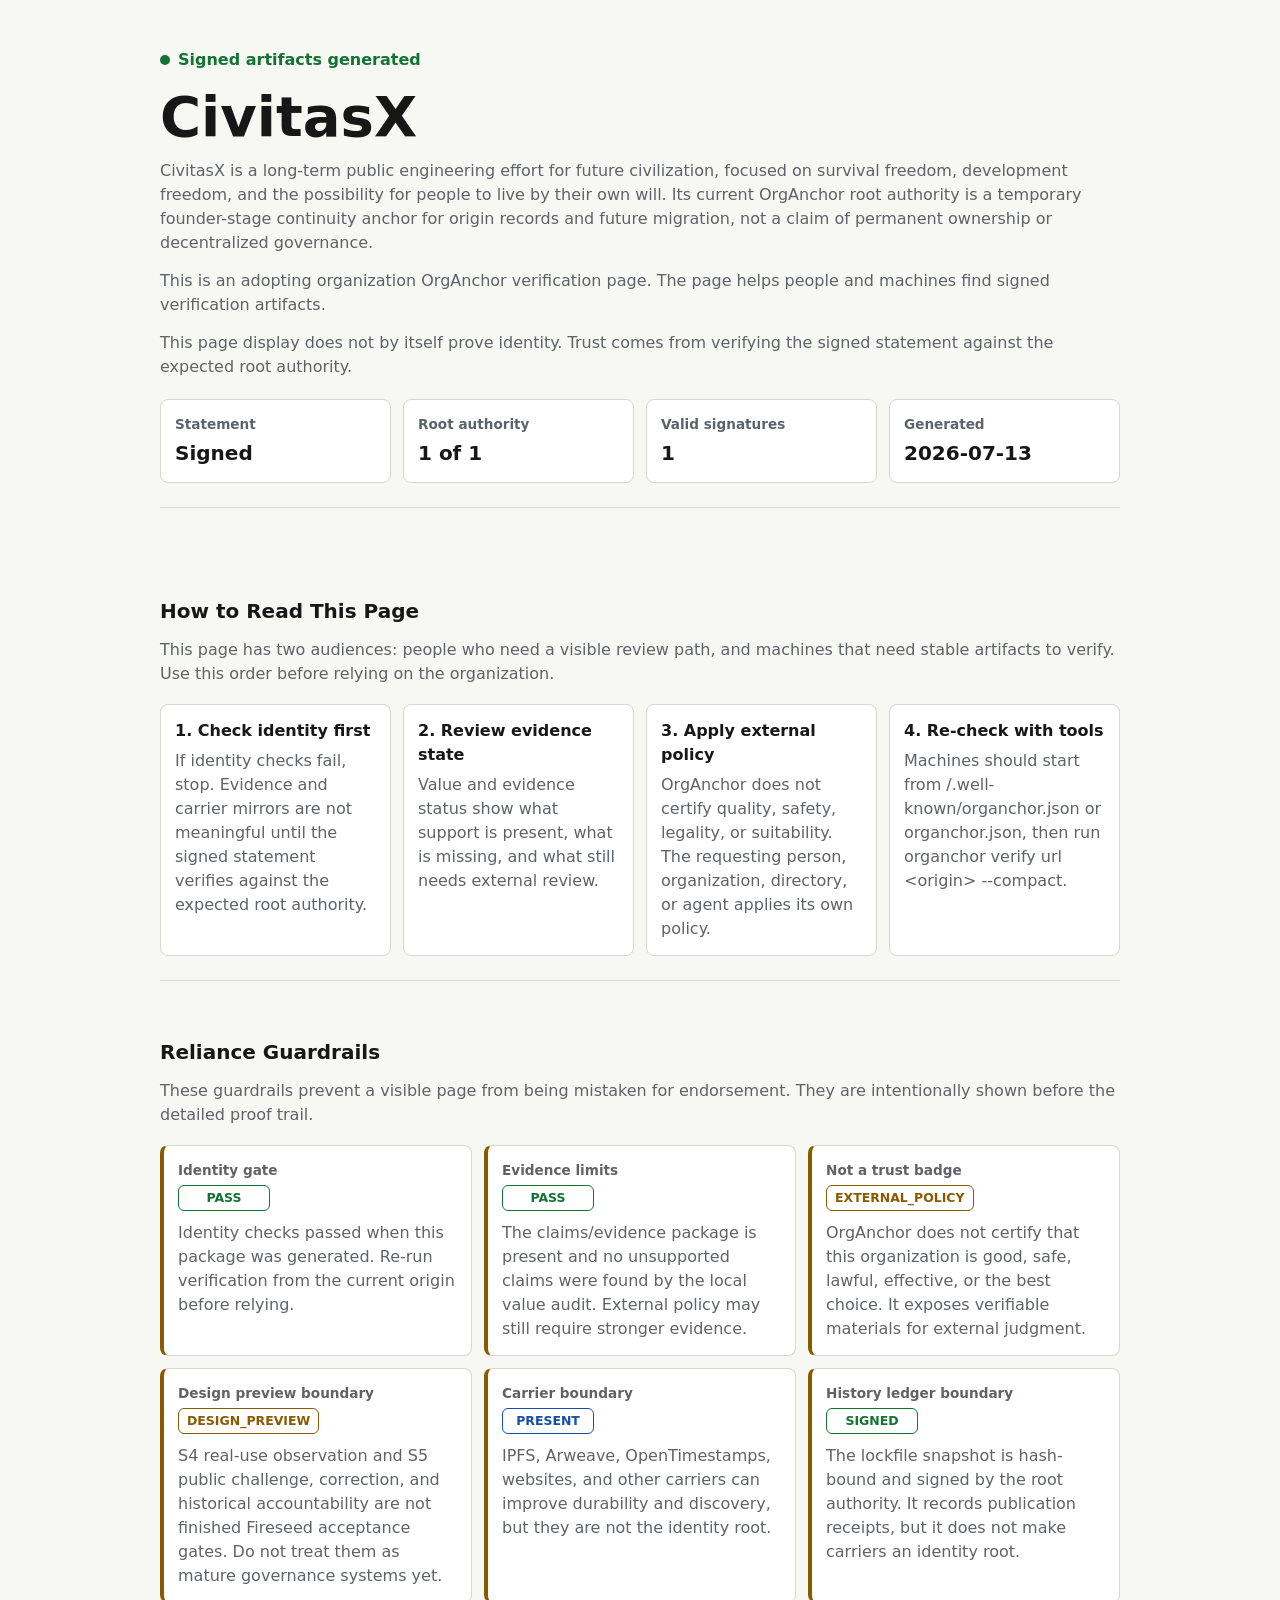
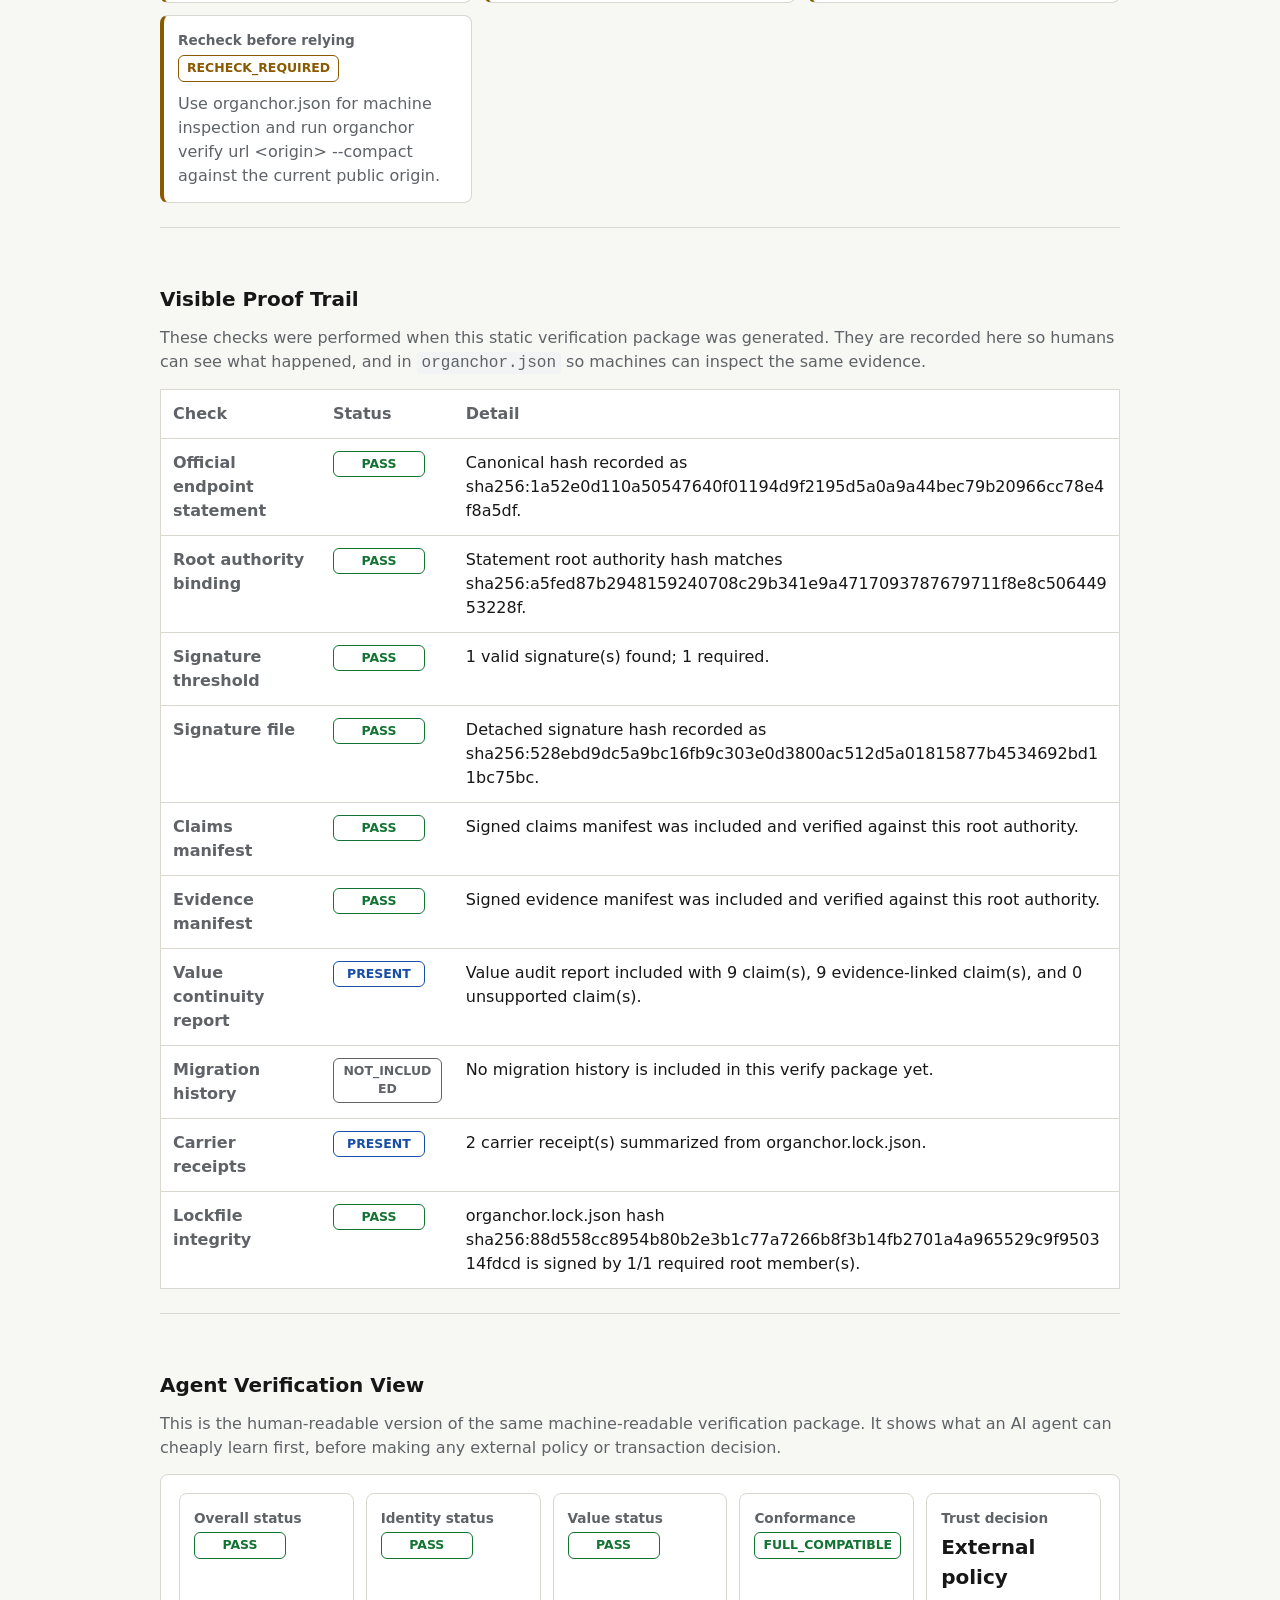
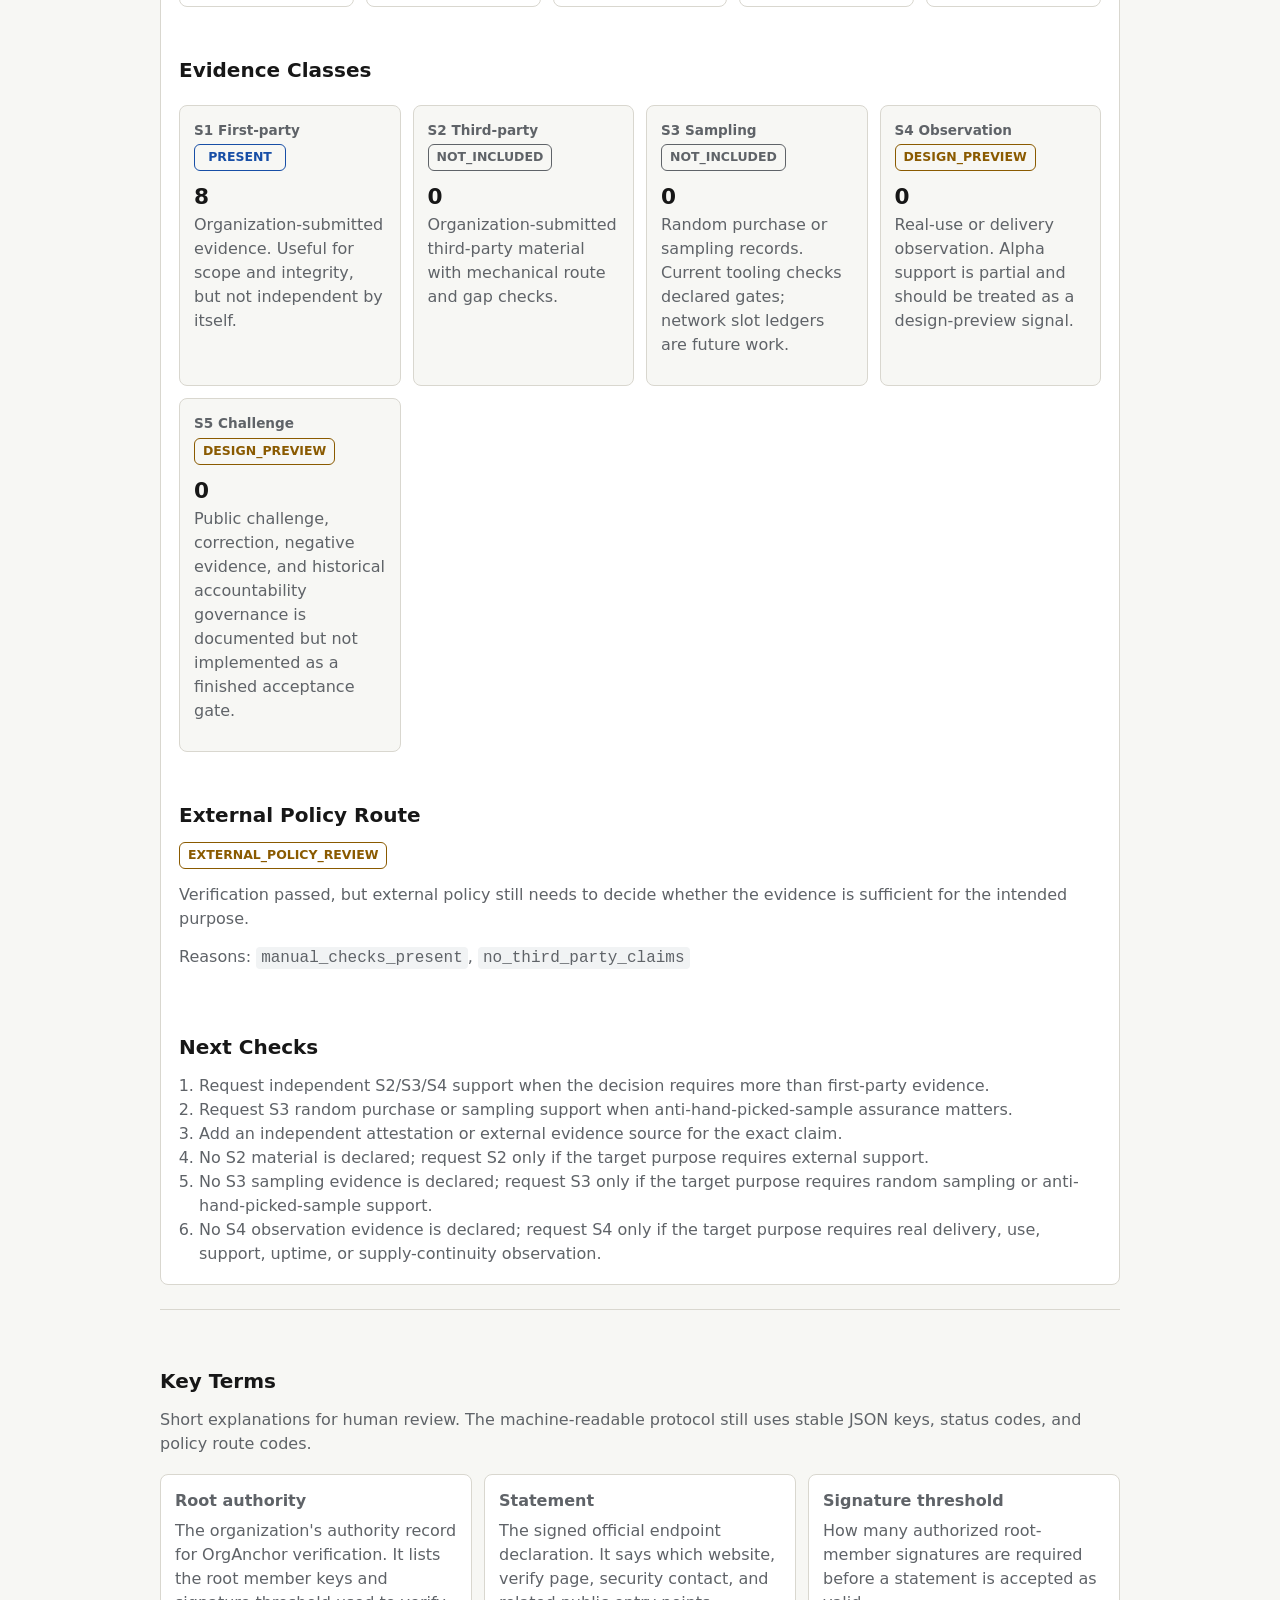
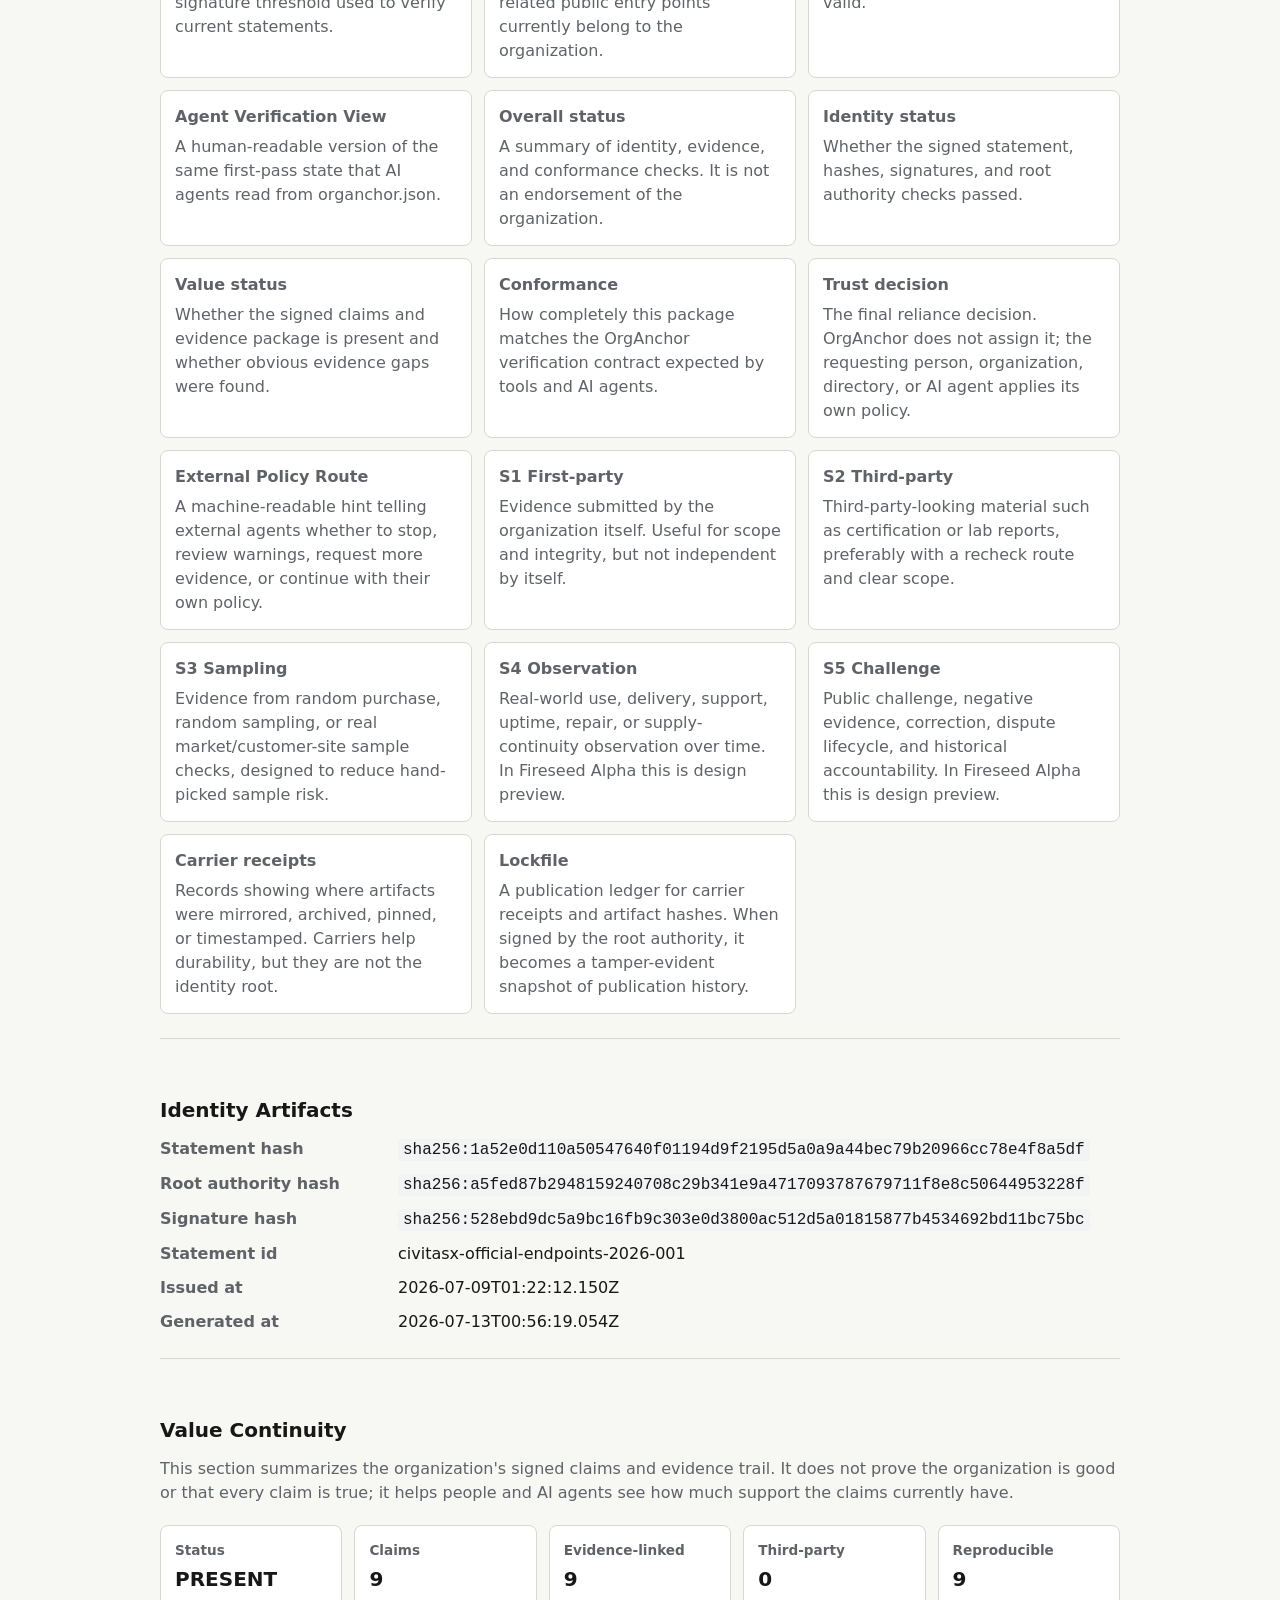
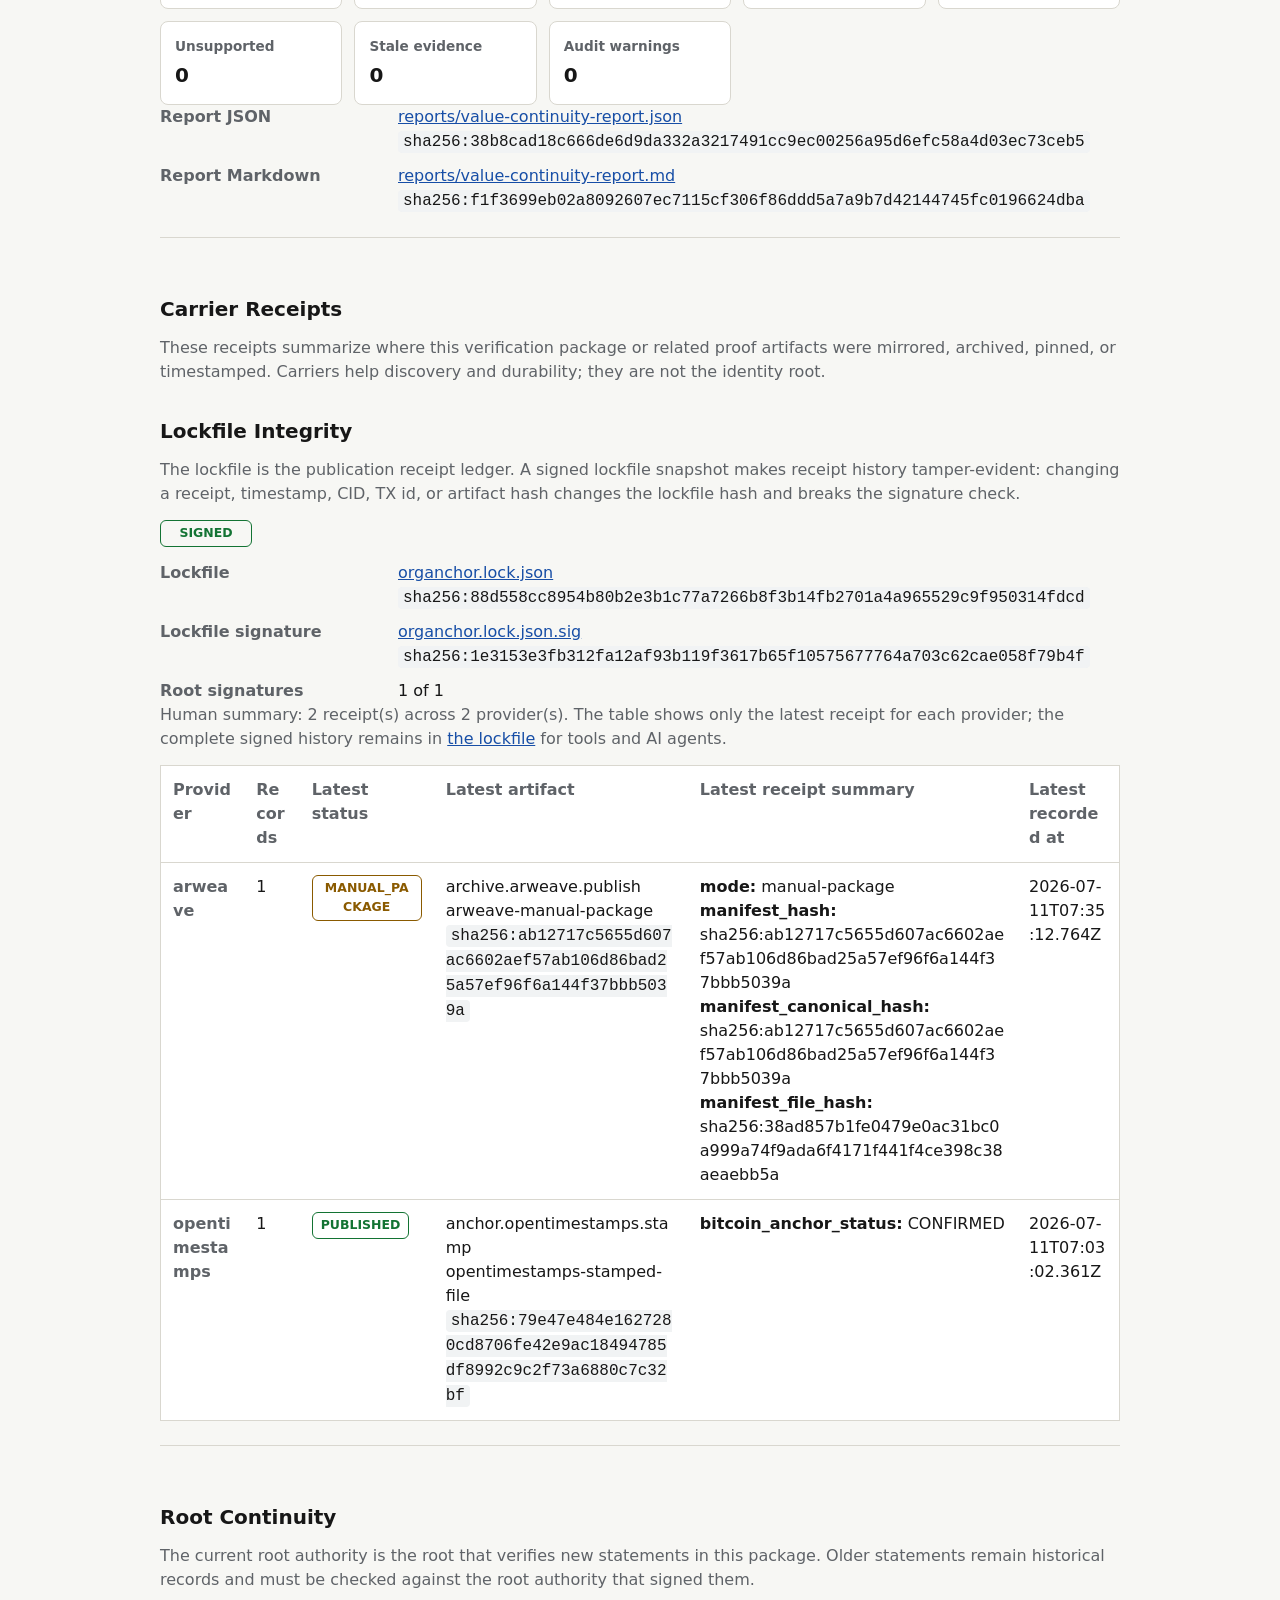
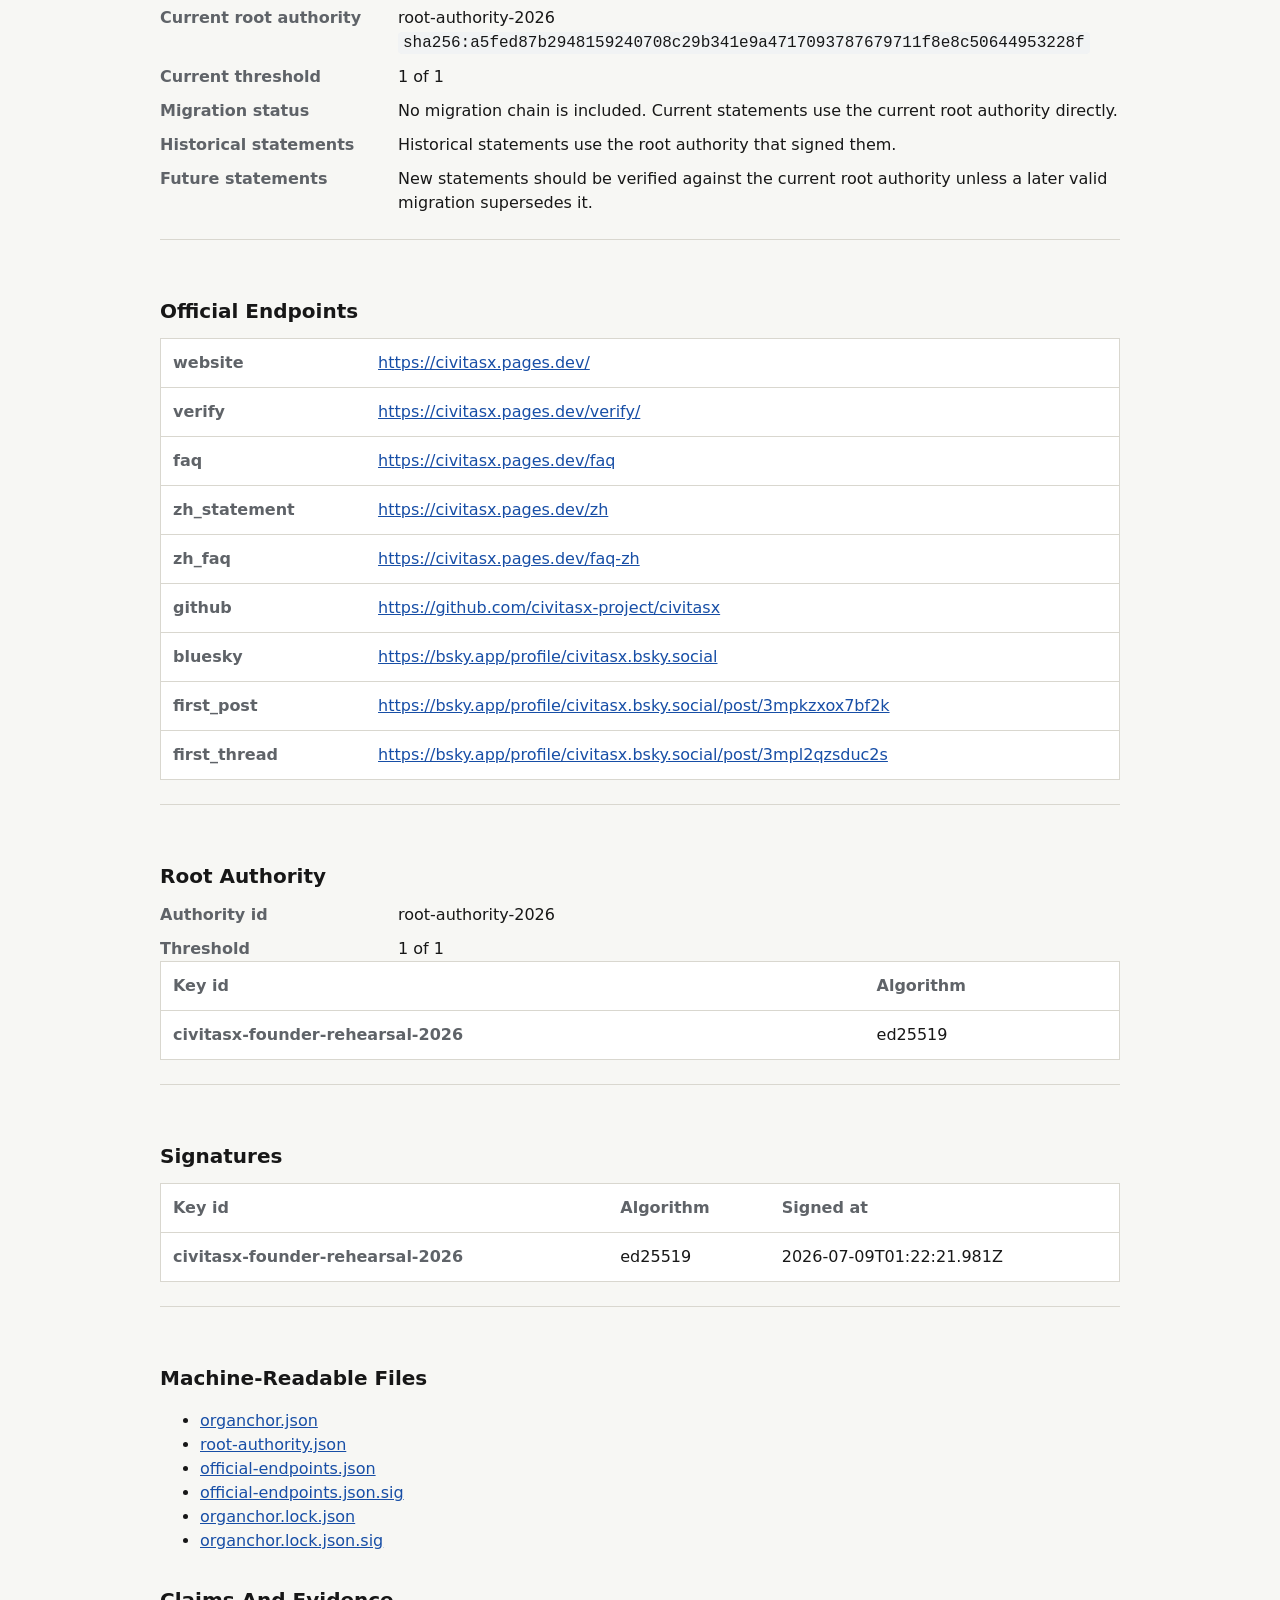
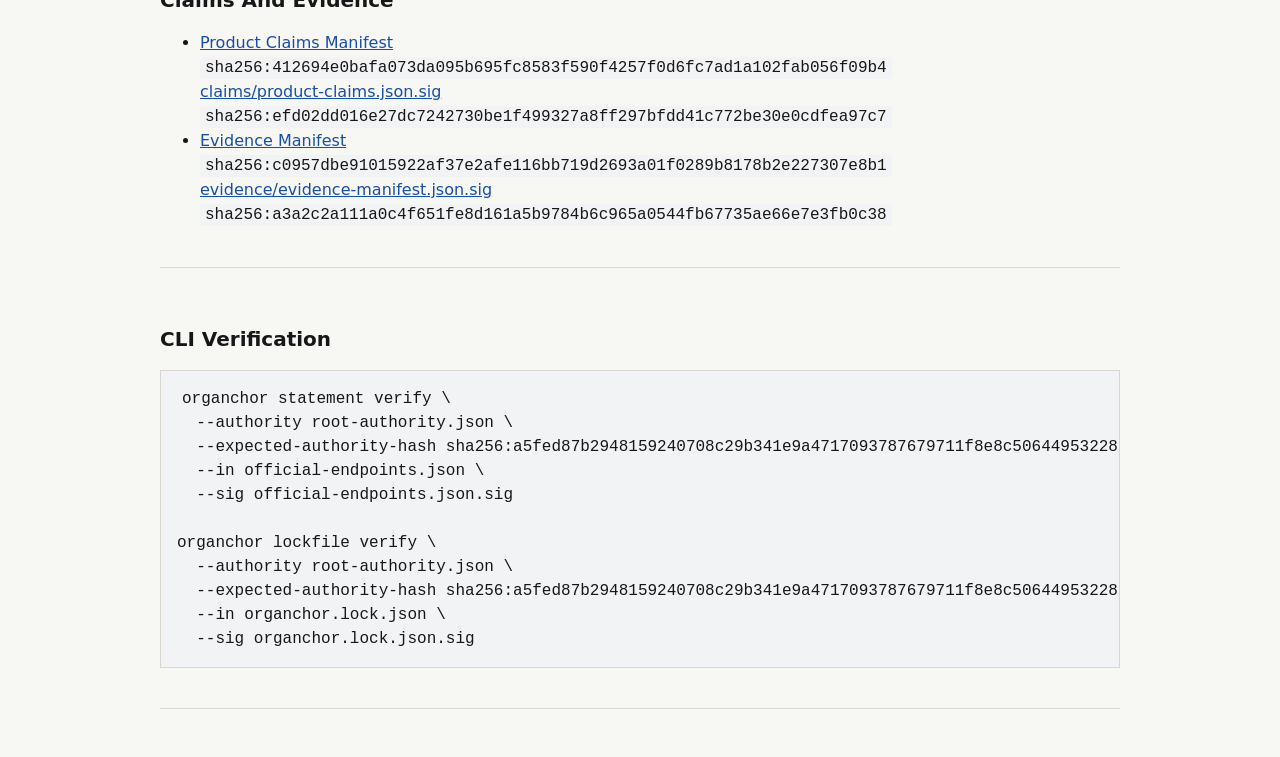
==== commit 0bf03d55: "Mirror CivitasX OTS Bitcoin confirmation" ====
--- a/organchor/current/verify/index.html
+++ b/organchor/current/verify/index.html
@@ -1,4 +1,4 @@
-﻿<!doctype html>
+<!doctype html>
 <html lang="en">
 <head>
   <meta charset="utf-8">
@@ -398,7 +398,7 @@
         </div>
         <div class="summary-item">
           <span class="summary-label">Generated</span>
-          <span class="summary-value">2026-07-11</span>
+          <span class="summary-value">2026-07-13</span>
         </div>
       </div>
     </header>
@@ -549,7 +549,7 @@
         <tr>
           <th scope="row">Lockfile integrity</th>
           <td><span class="badge badge-pass">PASS</span></td>
-          <td>organchor.lock.json hash sha256:fd315ad3ea311c9cf298c05bb215c567f0e409fab3a84ad7f6da942e3bc25b56 is signed by 1/1 required root member(s).</td>
+          <td>organchor.lock.json hash sha256:88d558cc8954b80b2e3b1c77a7266b8f3b14fb2701a4a965529c9f950314fdcd is signed by 1/1 required root member(s).</td>
         </tr>
         </tbody>
       </table>
@@ -747,7 +747,7 @@
         <dt>Issued at</dt>
         <dd>2026-07-09T01:22:12.150Z</dd>
         <dt>Generated at</dt>
-        <dd>2026-07-11T07:36:23.529Z</dd>
+        <dd>2026-07-13T00:56:19.054Z</dd>
       </dl>
     </section>
 
@@ -804,9 +804,9 @@
       <p><span class="badge badge-signed">SIGNED</span></p>
       <dl>
         <dt>Lockfile</dt>
-        <dd><a href="./organchor.lock.json">organchor.lock.json</a><br><code>sha256:fd315ad3ea311c9cf298c05bb215c567f0e409fab3a84ad7f6da942e3bc25b56</code></dd>
+        <dd><a href="./organchor.lock.json">organchor.lock.json</a><br><code>sha256:88d558cc8954b80b2e3b1c77a7266b8f3b14fb2701a4a965529c9f950314fdcd</code></dd>
         <dt>Lockfile signature</dt>
-        <dd><a href="./organchor.lock.json.sig">organchor.lock.json.sig</a><br><code>sha256:3f5ec7e3b5b9cedea274f59c32a054a2da195c78b53d9512db13982b92599588</code></dd>
+        <dd><a href="./organchor.lock.json.sig">organchor.lock.json.sig</a><br><code>sha256:1e3153e3fb312fa12af93b119f3617b65f10575677764a703c62cae058f79b4f</code></dd>
         <dt>Root signatures</dt>
         <dd>1 of 1</dd>
       </dl>
@@ -838,7 +838,7 @@
           <td>1</td>
           <td><span class="badge badge-published">PUBLISHED</span></td>
           <td>anchor.opentimestamps.stamp<br>opentimestamps-stamped-file<br><code>sha256:79e47e484e1627280cd8706fe42e9ac18494785df8992c9c2f73a6880c7c32bf</code></td>
-          <td><div><strong>bitcoin_anchor_status:</strong> PENDING</div></td>
+          <td><div><strong>bitcoin_anchor_status:</strong> CONFIRMED</div></td>
           <td>2026-07-11T07:03:02.361Z</td>
         </tr>
         </tbody>
@@ -964,8 +964,6 @@
         <li><a href="./official-endpoints.json.sig">official-endpoints.json.sig</a></li>
         <li><a href="./organchor.lock.json">organchor.lock.json</a></li>
         <li><a href="./organchor.lock.json.sig">organchor.lock.json.sig</a></li>
-        <li><a href="./adoption-status.html">adoption-status.html</a></li>
-        <li><a href="./adoption-status.json">adoption-status.json</a></li>
       </ul>
       <h2>Claims And Evidence</h2><ul>
         <li>
@@ -1002,4 +1000,3 @@
   </main>
 </body>
 </html>
-
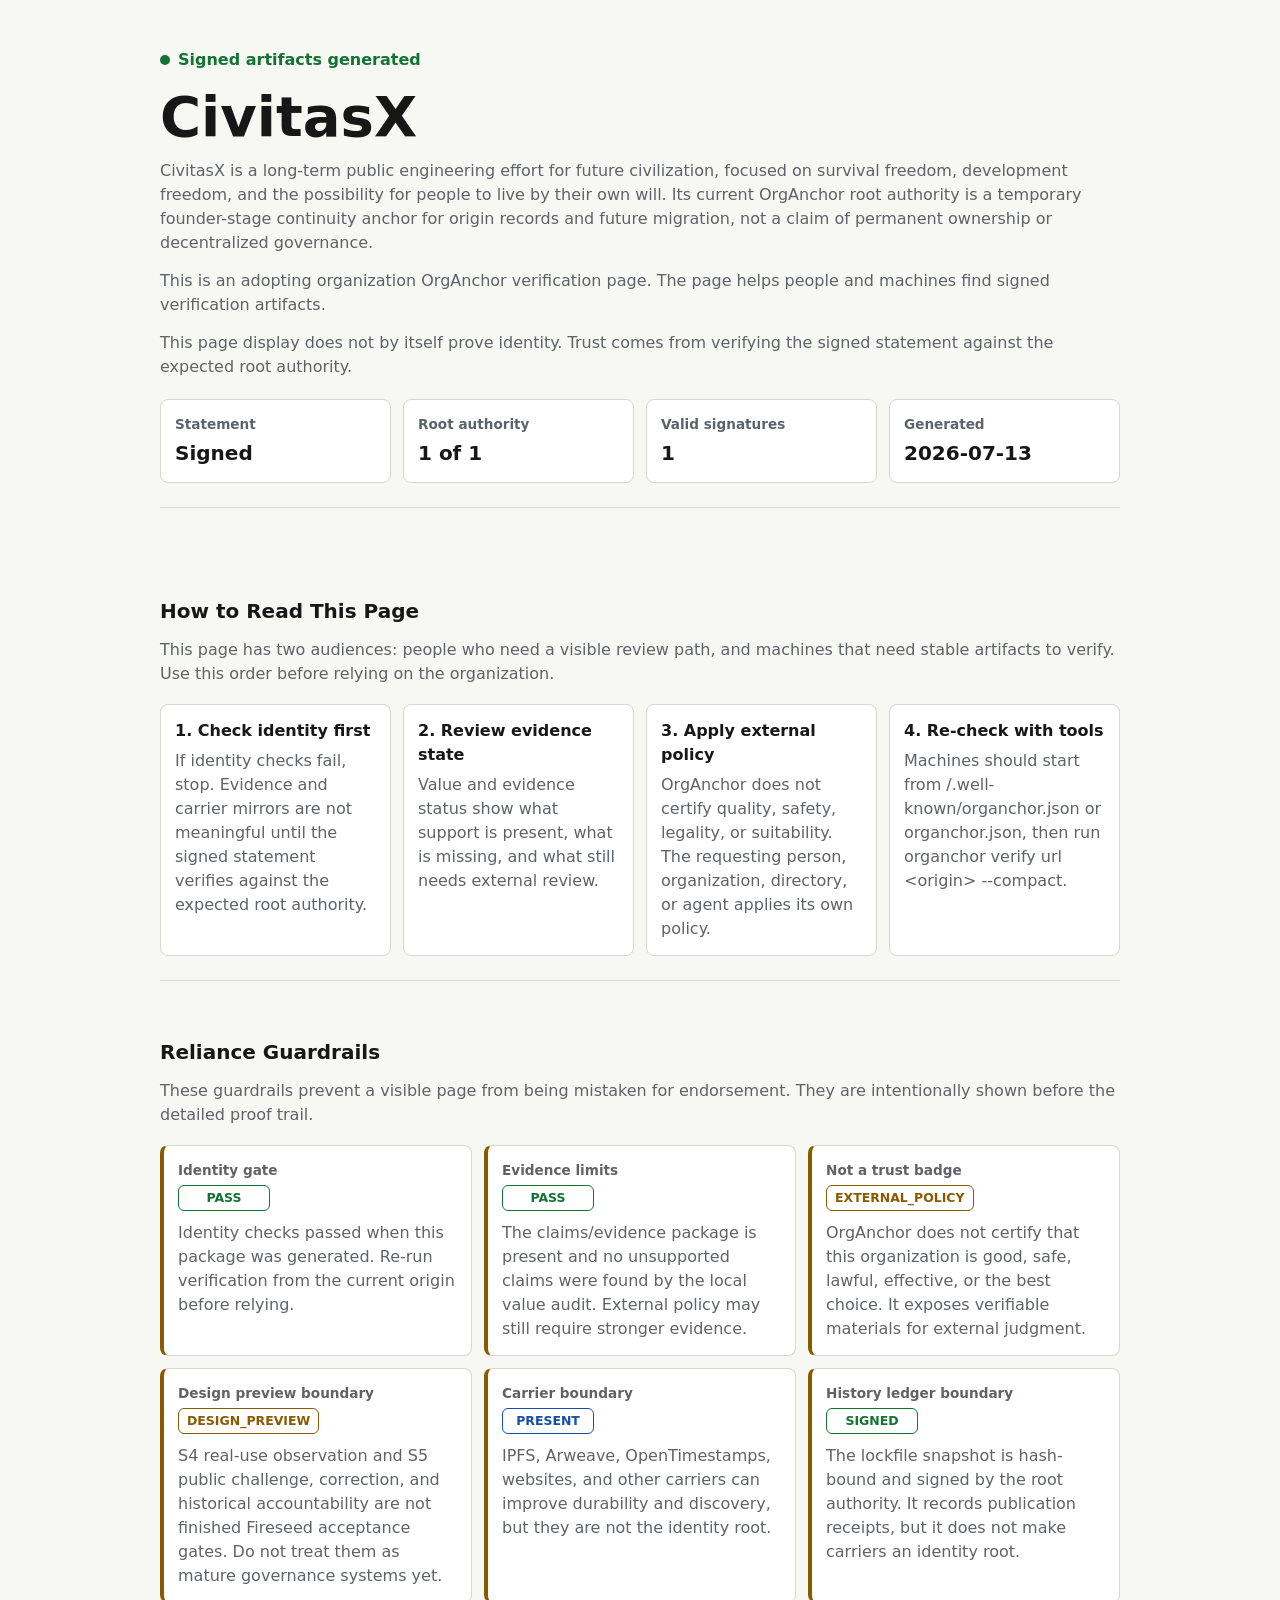
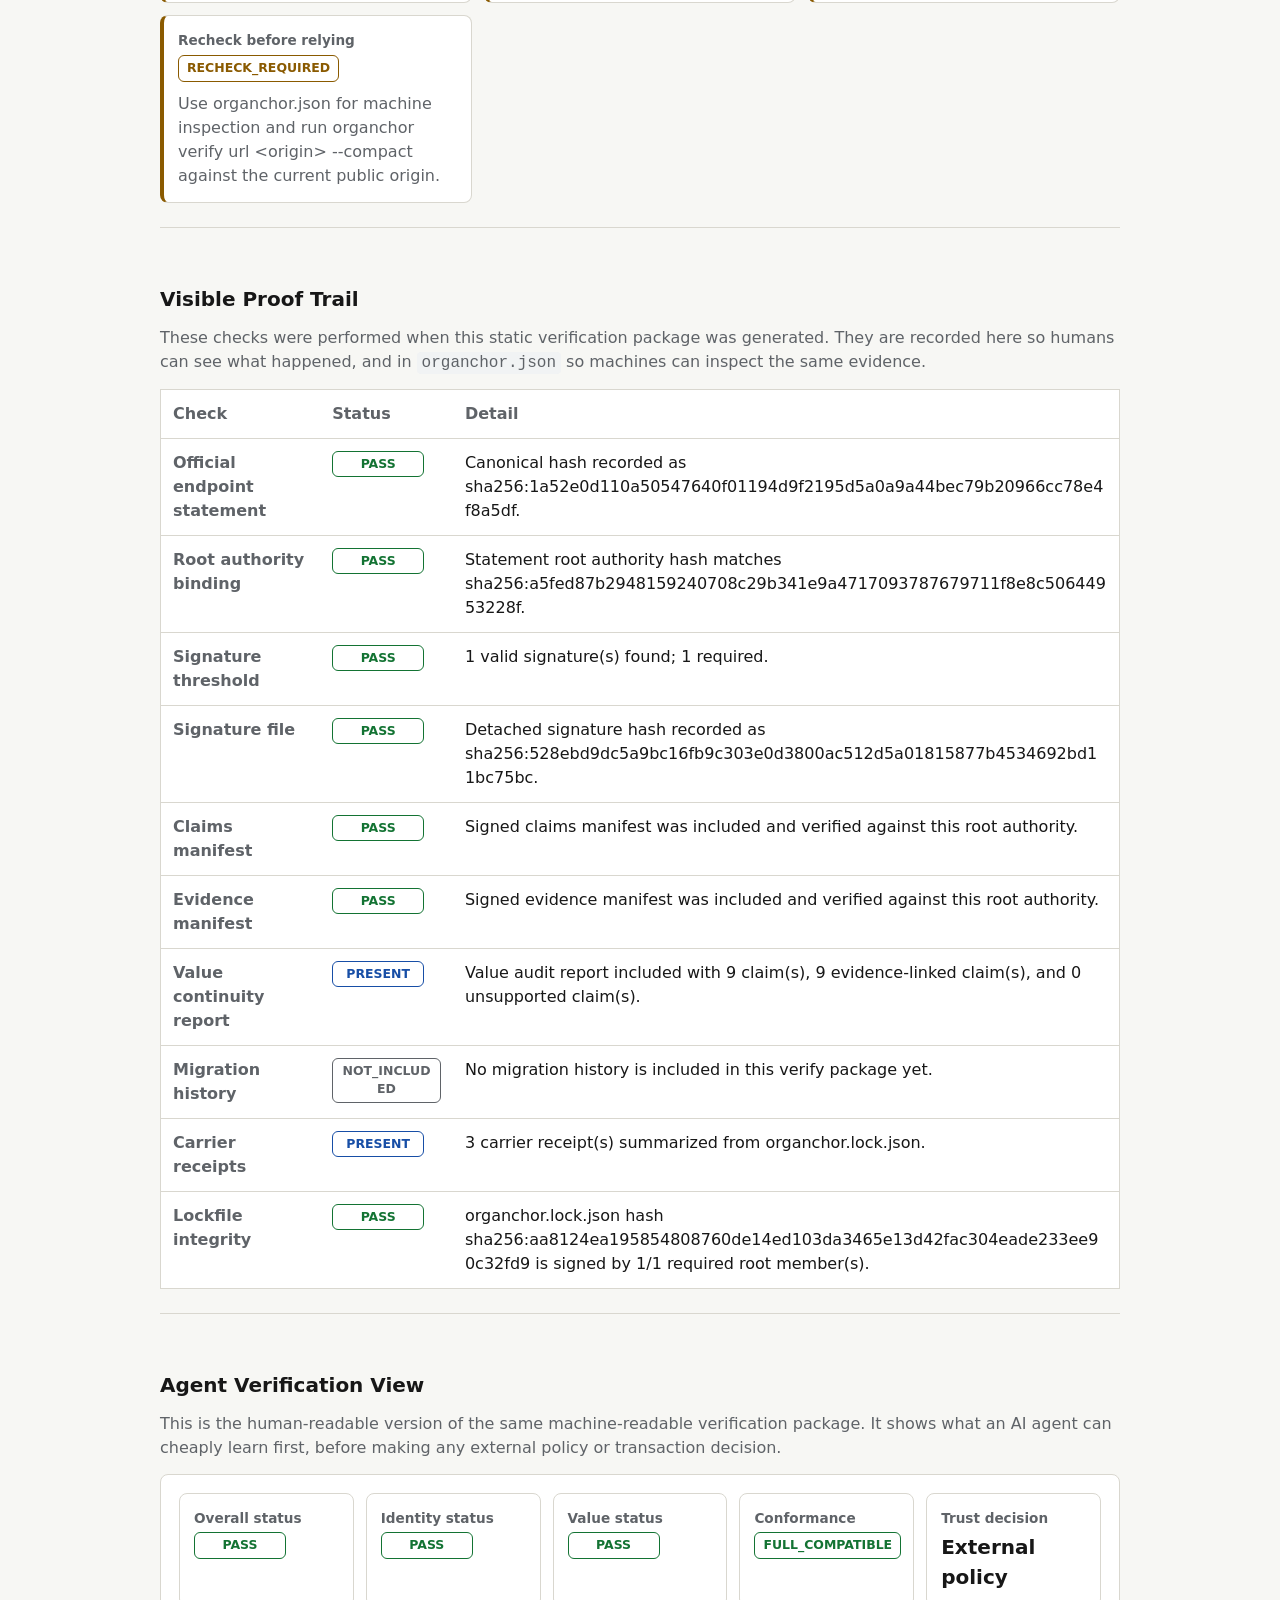
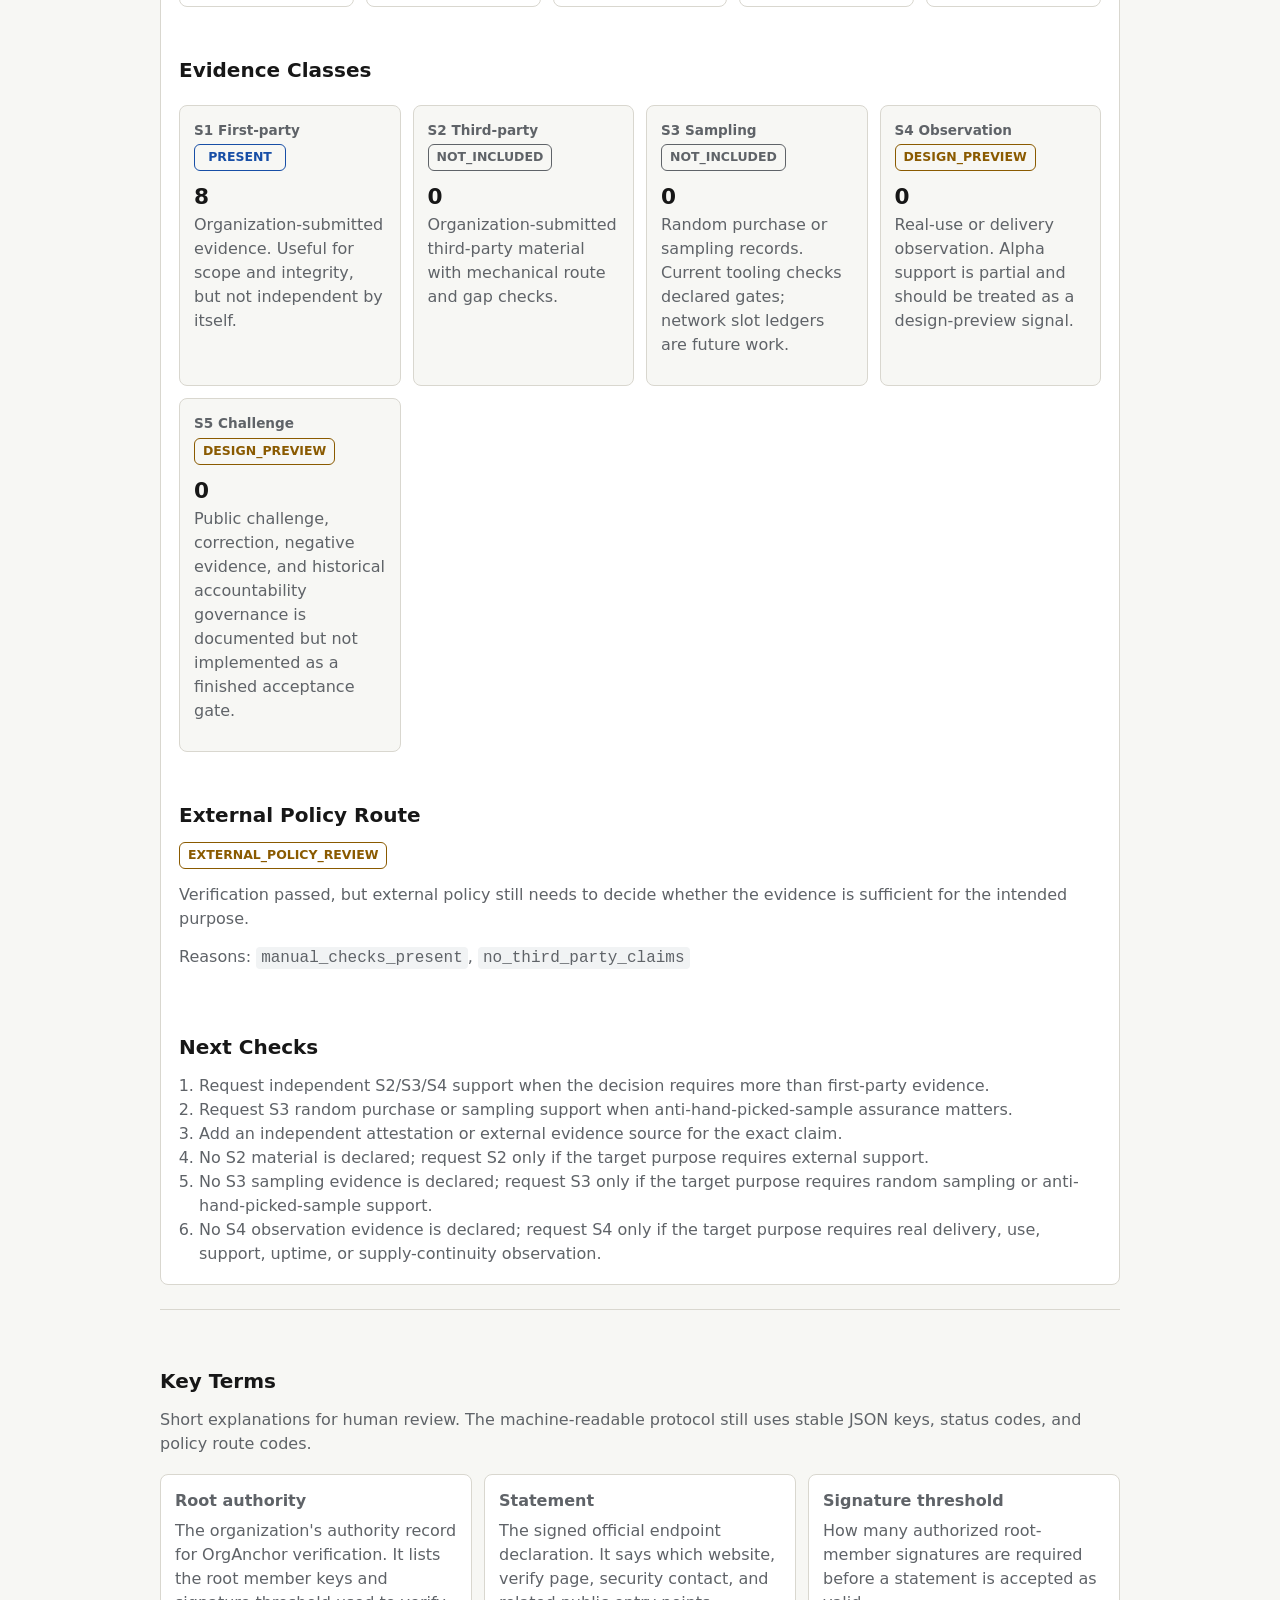
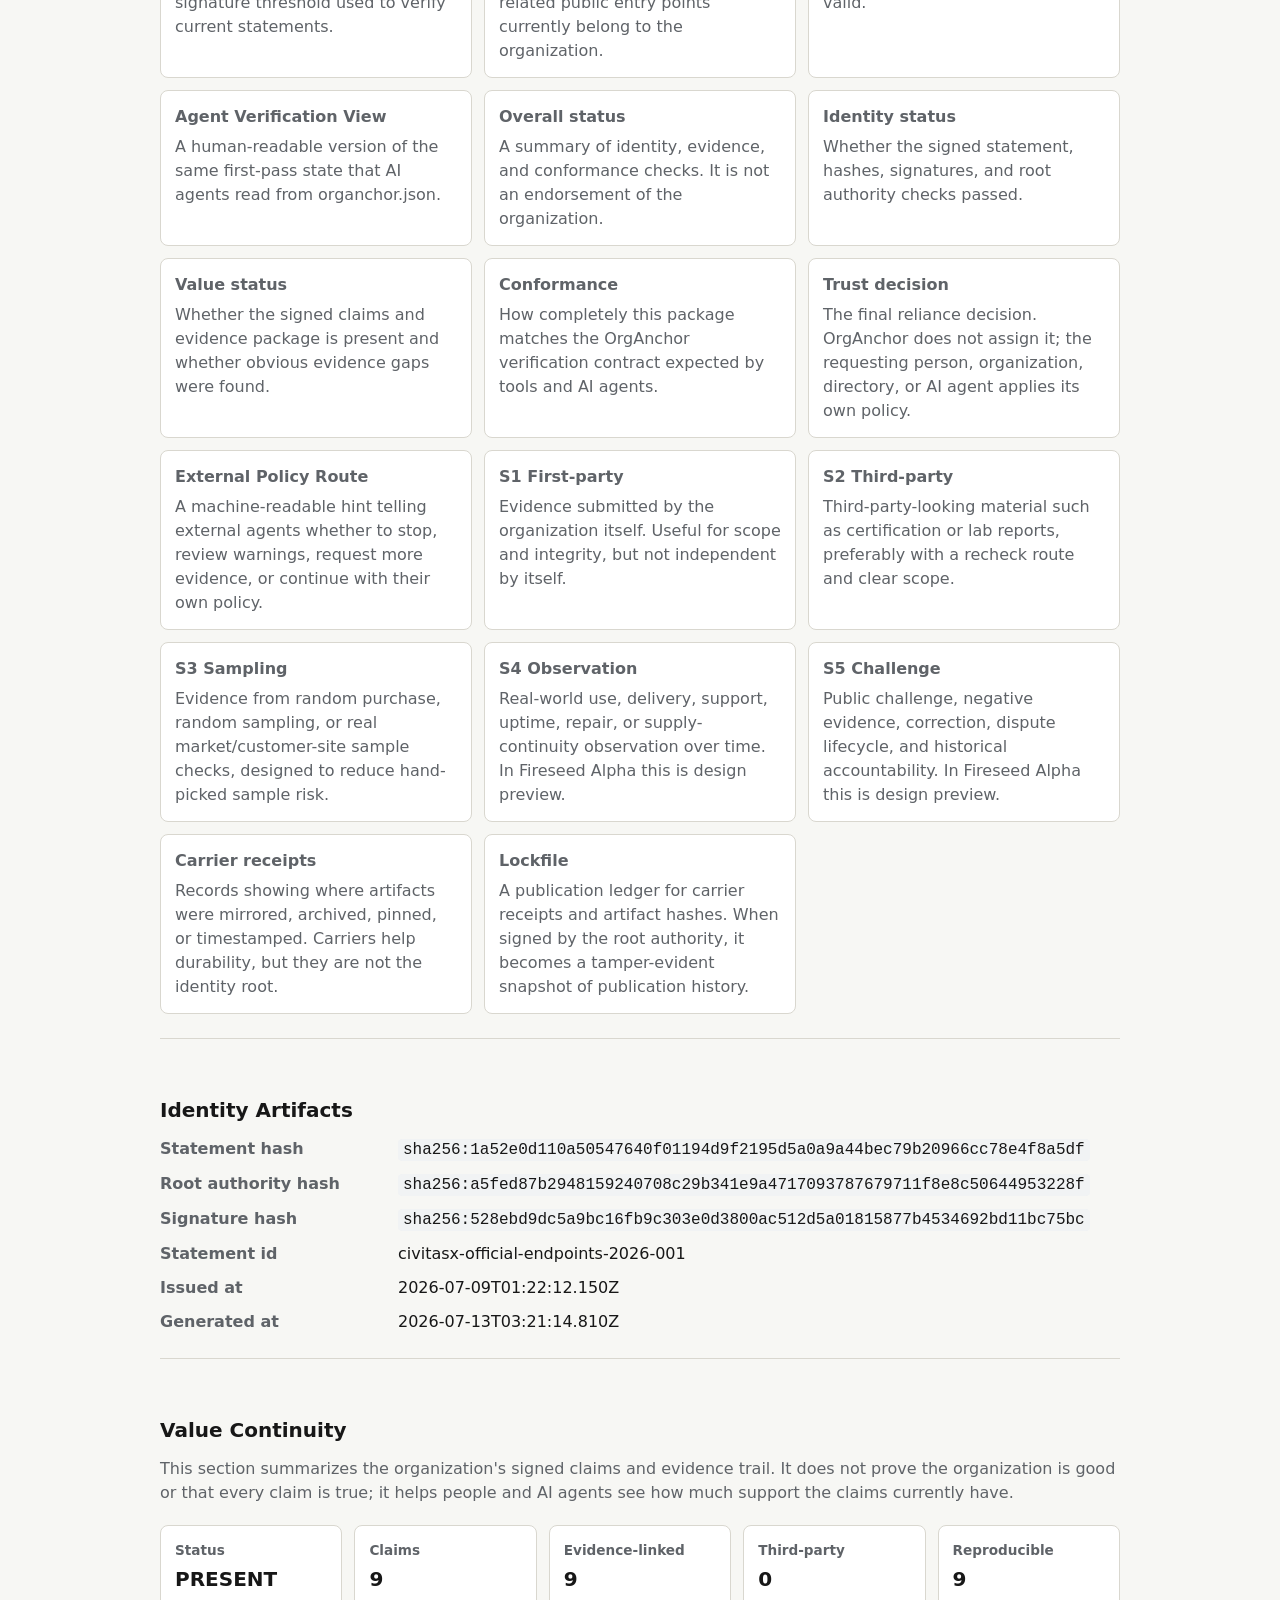
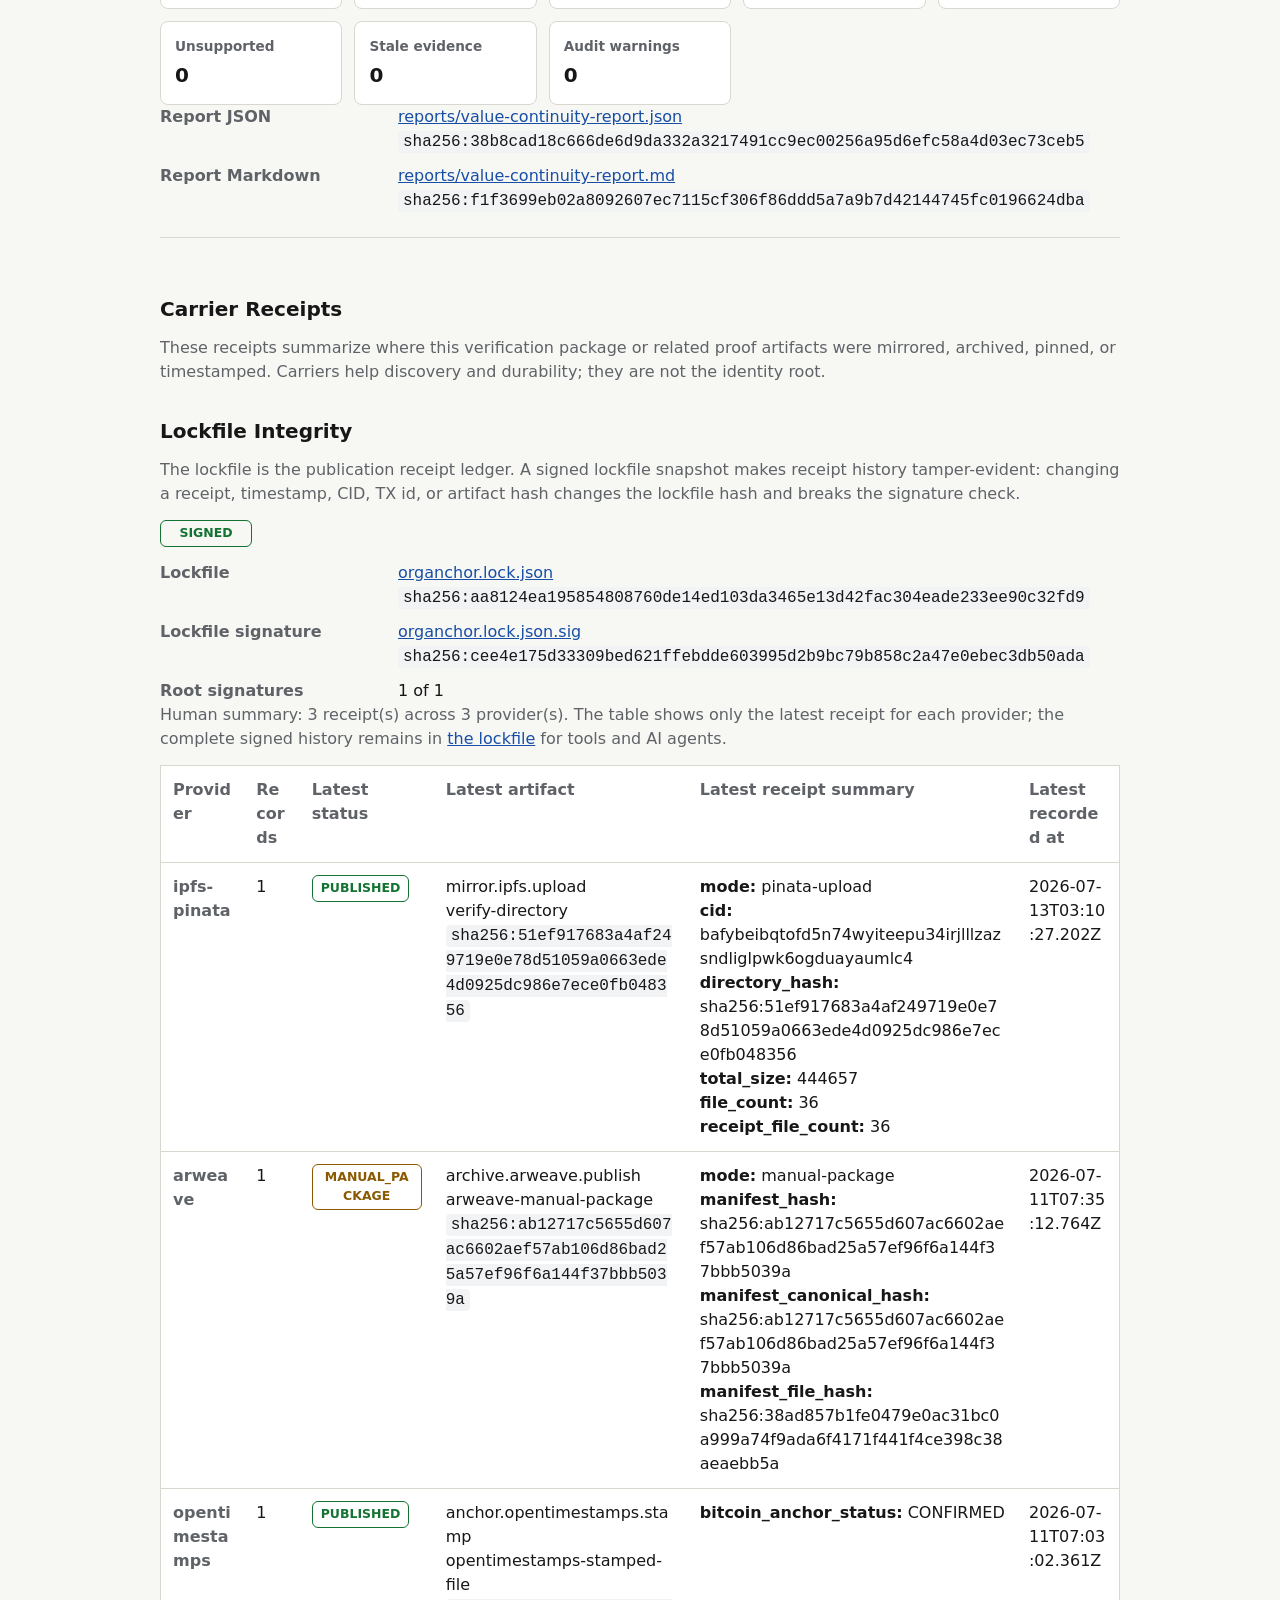
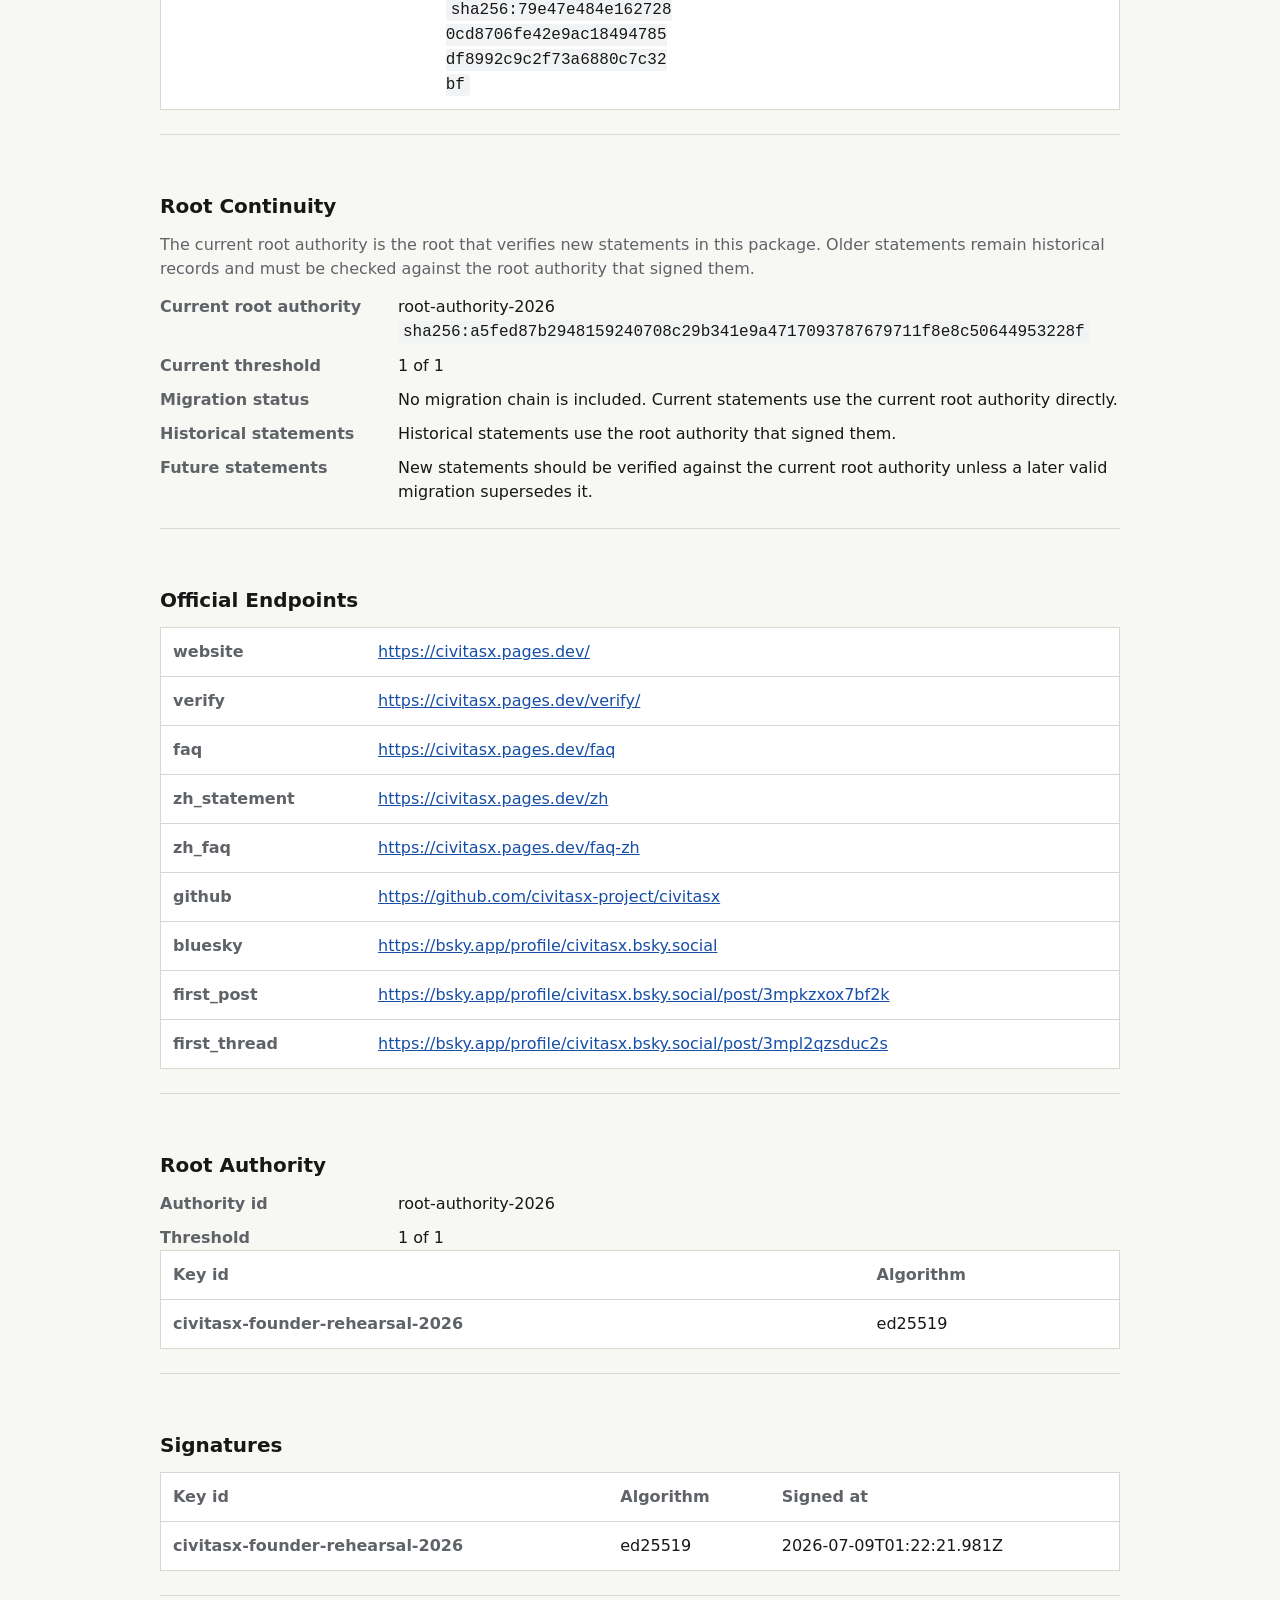
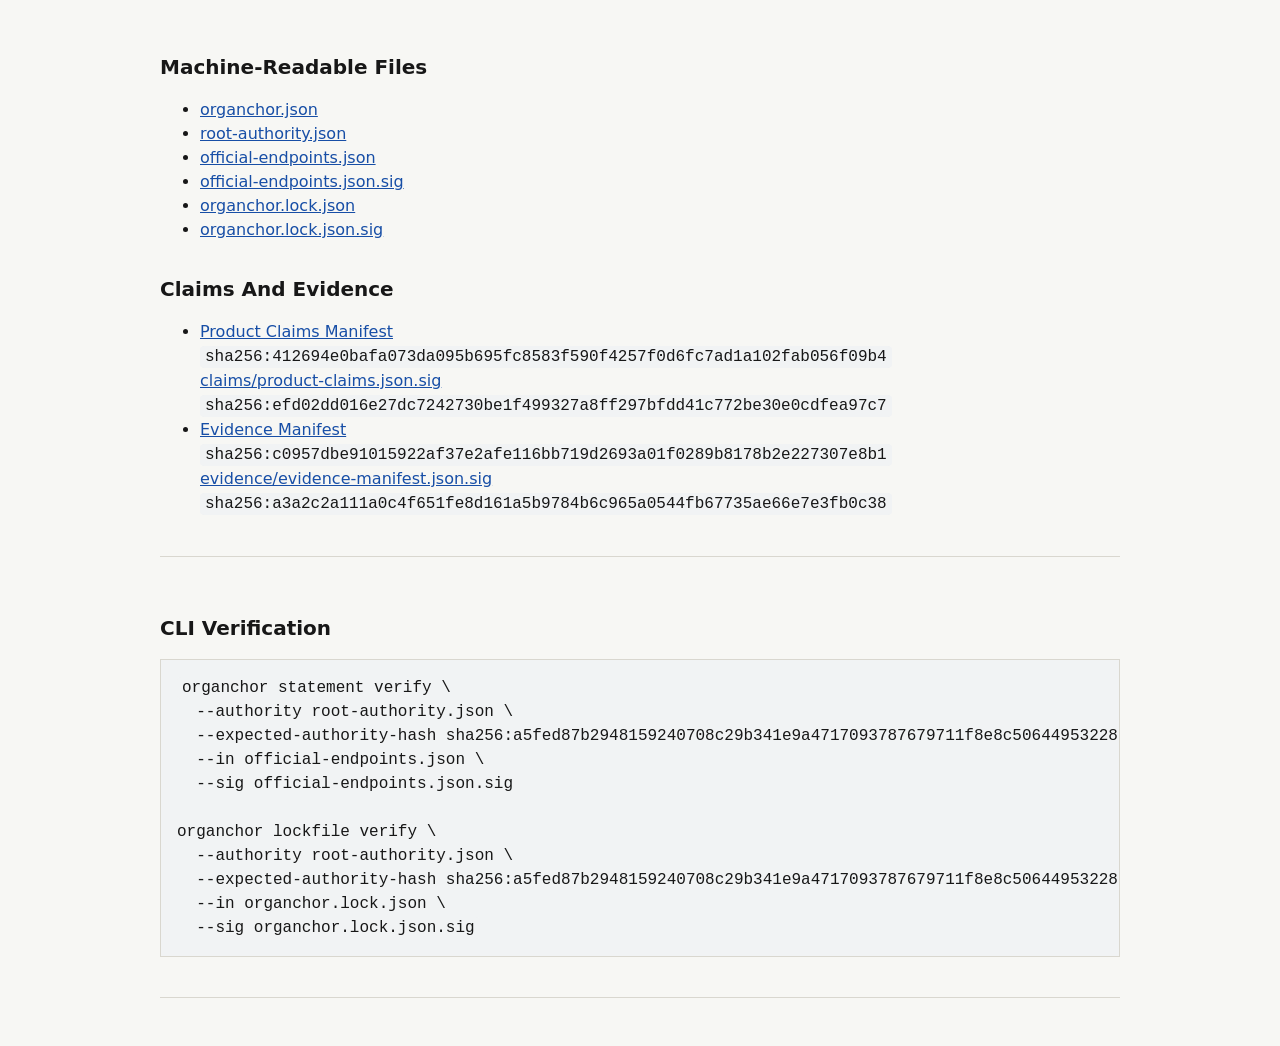
==== commit f27607ff: "Mirror CivitasX IPFS Pinata receipt" ====
--- a/organchor/current/verify/index.html
+++ b/organchor/current/verify/index.html
@@ -543,13 +543,13 @@
         <tr>
           <th scope="row">Carrier receipts</th>
           <td><span class="badge badge-present">PRESENT</span></td>
-          <td>2 carrier receipt(s) summarized from organchor.lock.json.</td>
+          <td>3 carrier receipt(s) summarized from organchor.lock.json.</td>
         </tr>
 
         <tr>
           <th scope="row">Lockfile integrity</th>
           <td><span class="badge badge-pass">PASS</span></td>
-          <td>organchor.lock.json hash sha256:88d558cc8954b80b2e3b1c77a7266b8f3b14fb2701a4a965529c9f950314fdcd is signed by 1/1 required root member(s).</td>
+          <td>organchor.lock.json hash sha256:aa8124ea195854808760de14ed103da3465e13d42fac304eade233ee90c32fd9 is signed by 1/1 required root member(s).</td>
         </tr>
         </tbody>
       </table>
@@ -747,7 +747,7 @@
         <dt>Issued at</dt>
         <dd>2026-07-09T01:22:12.150Z</dd>
         <dt>Generated at</dt>
-        <dd>2026-07-13T00:56:19.054Z</dd>
+        <dd>2026-07-13T03:21:14.810Z</dd>
       </dl>
     </section>
 
@@ -804,13 +804,13 @@
       <p><span class="badge badge-signed">SIGNED</span></p>
       <dl>
         <dt>Lockfile</dt>
-        <dd><a href="./organchor.lock.json">organchor.lock.json</a><br><code>sha256:88d558cc8954b80b2e3b1c77a7266b8f3b14fb2701a4a965529c9f950314fdcd</code></dd>
+        <dd><a href="./organchor.lock.json">organchor.lock.json</a><br><code>sha256:aa8124ea195854808760de14ed103da3465e13d42fac304eade233ee90c32fd9</code></dd>
         <dt>Lockfile signature</dt>
-        <dd><a href="./organchor.lock.json.sig">organchor.lock.json.sig</a><br><code>sha256:1e3153e3fb312fa12af93b119f3617b65f10575677764a703c62cae058f79b4f</code></dd>
+        <dd><a href="./organchor.lock.json.sig">organchor.lock.json.sig</a><br><code>sha256:cee4e175d33309bed621ffebdde603995d2b9bc79b858c2a47e0ebec3db50ada</code></dd>
         <dt>Root signatures</dt>
         <dd>1 of 1</dd>
       </dl>
-      <p>Human summary: 2 receipt(s) across 2 provider(s). The table shows only the latest receipt for each provider; the complete signed history remains in <a href="./organchor.lock.json">the lockfile</a> for tools and AI agents.</p>
+      <p>Human summary: 3 receipt(s) across 3 provider(s). The table shows only the latest receipt for each provider; the complete signed history remains in <a href="./organchor.lock.json">the lockfile</a> for tools and AI agents.</p>
       <table>
         <thead>
           <tr>
@@ -823,6 +823,15 @@
           </tr>
         </thead>
         <tbody>
+
+        <tr>
+          <th scope="row">ipfs-pinata</th>
+          <td>1</td>
+          <td><span class="badge badge-published">PUBLISHED</span></td>
+          <td>mirror.ipfs.upload<br>verify-directory<br><code>sha256:51ef917683a4af249719e0e78d51059a0663ede4d0925dc986e7ece0fb048356</code></td>
+          <td><div><strong>mode:</strong> pinata-upload</div><div><strong>cid:</strong> bafybeibqtofd5n74wyiteepu34irjlllzazsndliglpwk6ogduayaumlc4</div><div><strong>directory_hash:</strong> sha256:51ef917683a4af249719e0e78d51059a0663ede4d0925dc986e7ece0fb048356</div><div><strong>total_size:</strong> 444657</div><div><strong>file_count:</strong> 36</div><div><strong>receipt_file_count:</strong> 36</div></td>
+          <td>2026-07-13T03:10:27.202Z</td>
+        </tr>
 
         <tr>
           <th scope="row">arweave</th>
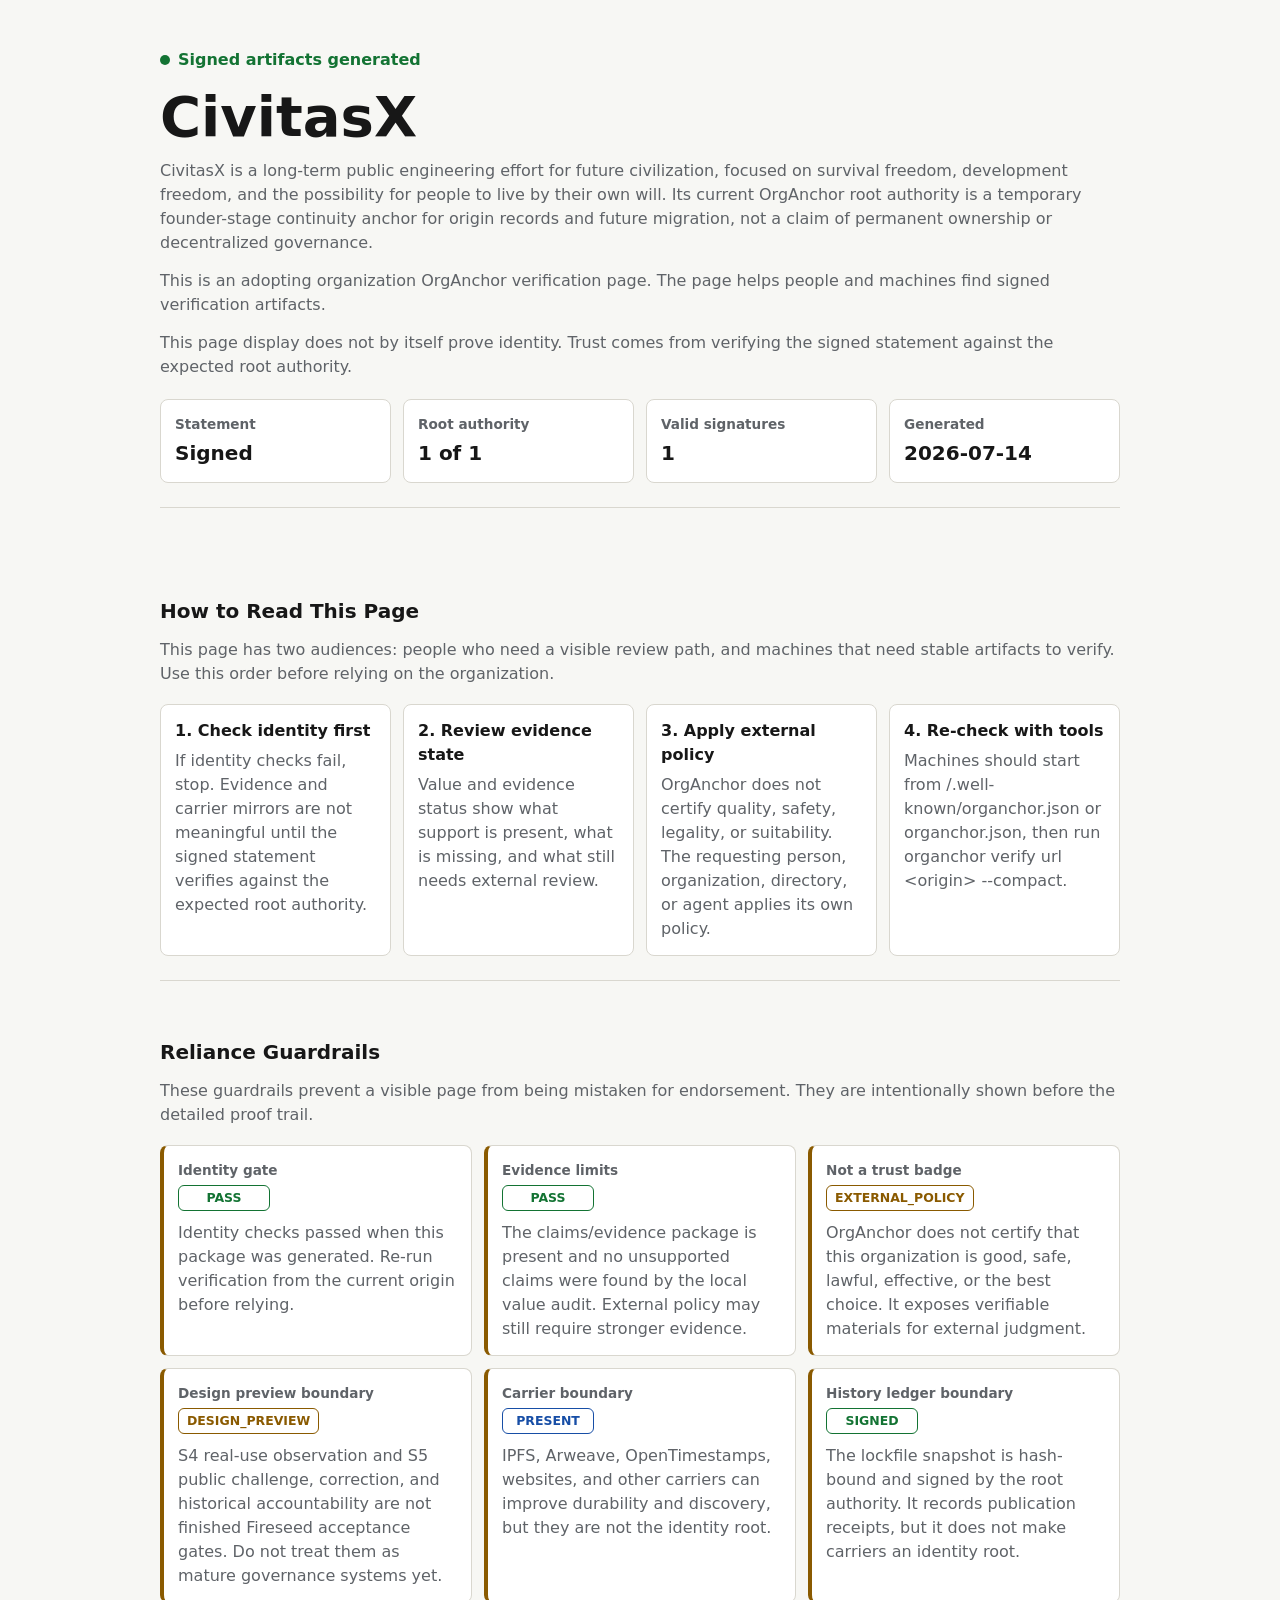
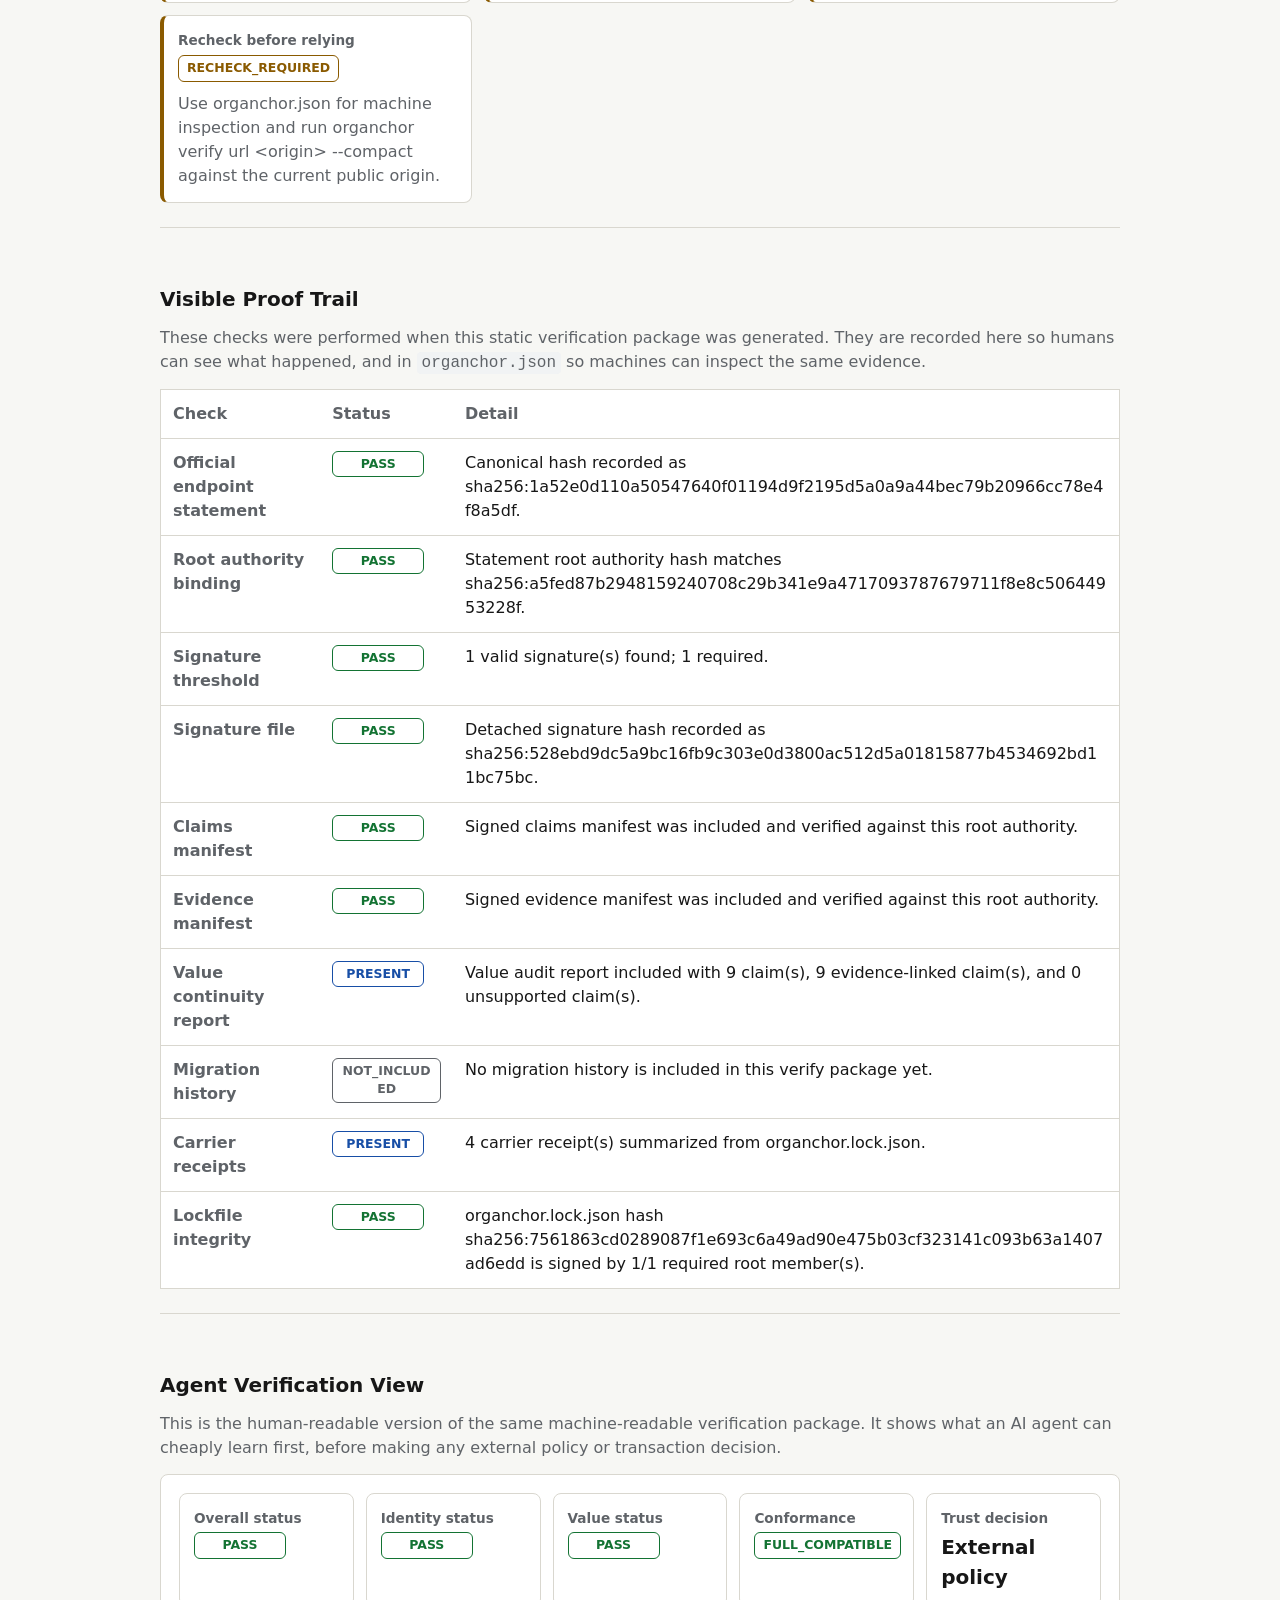
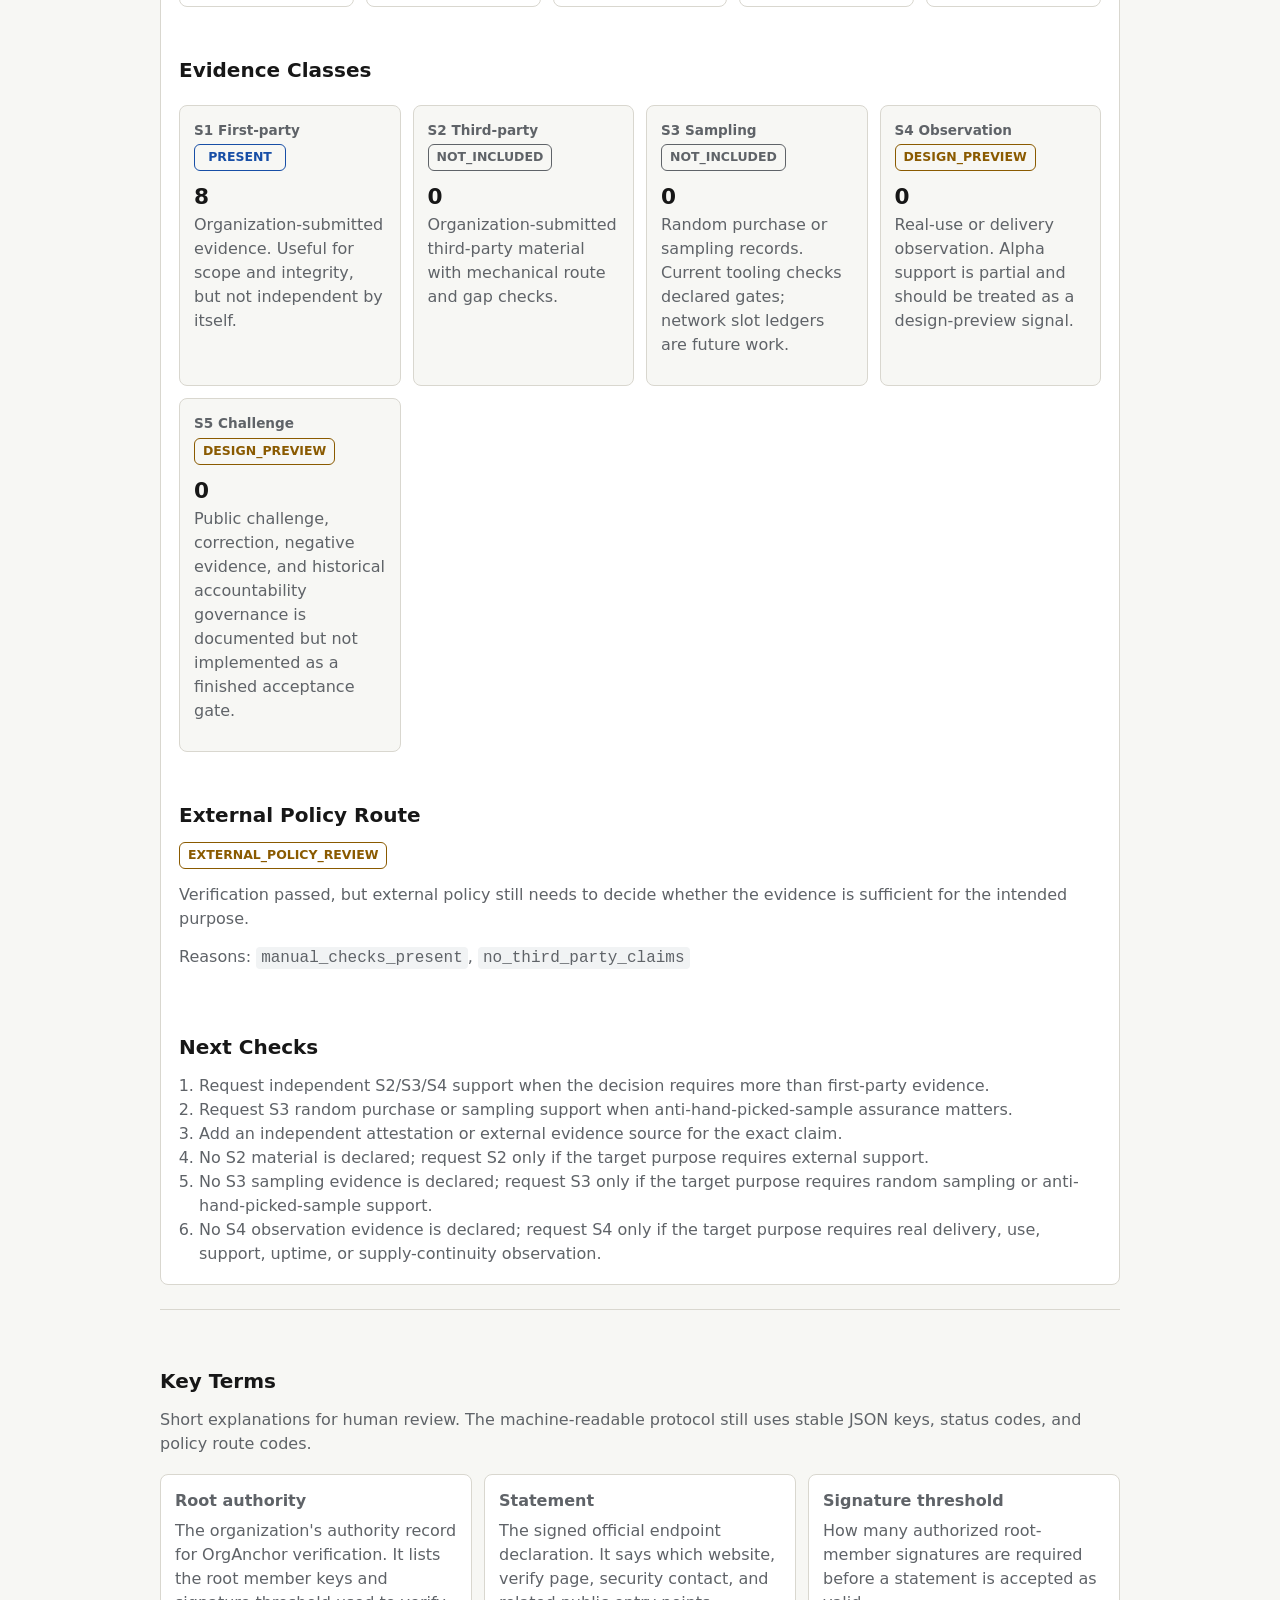
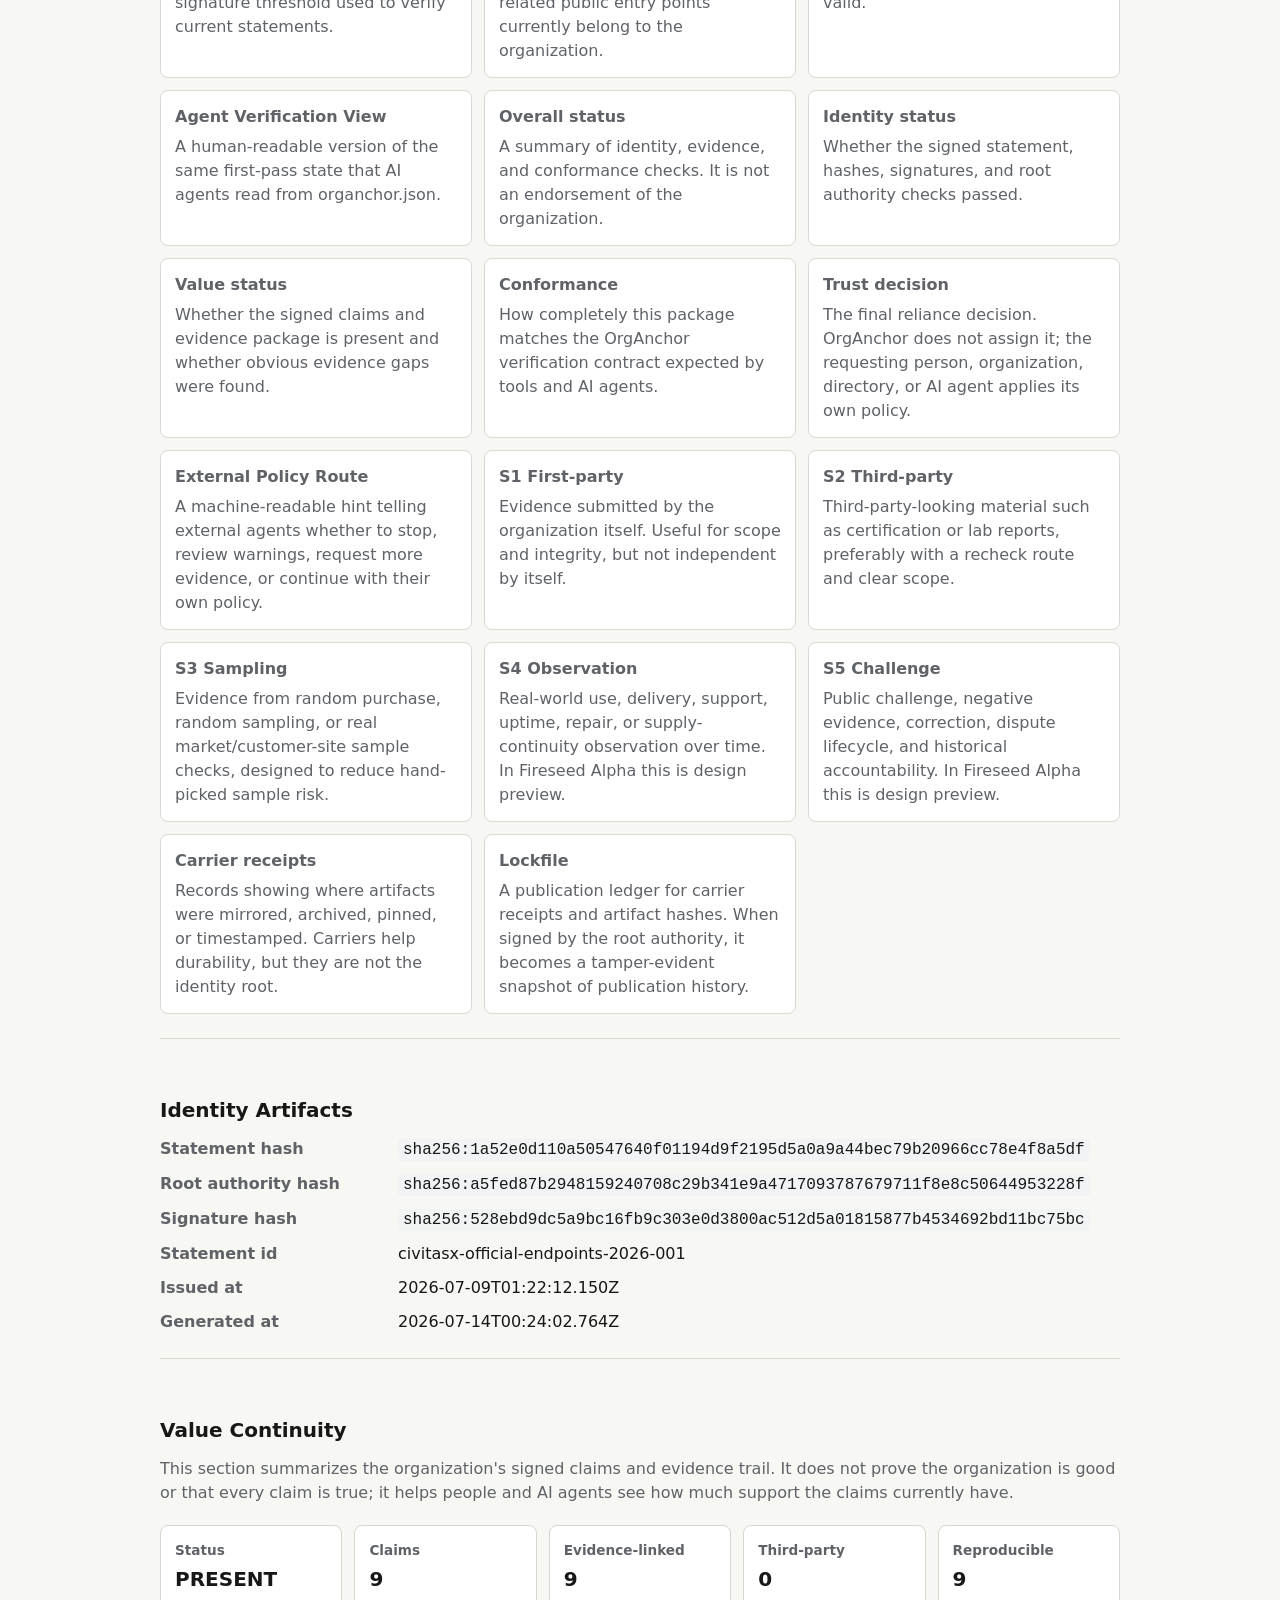
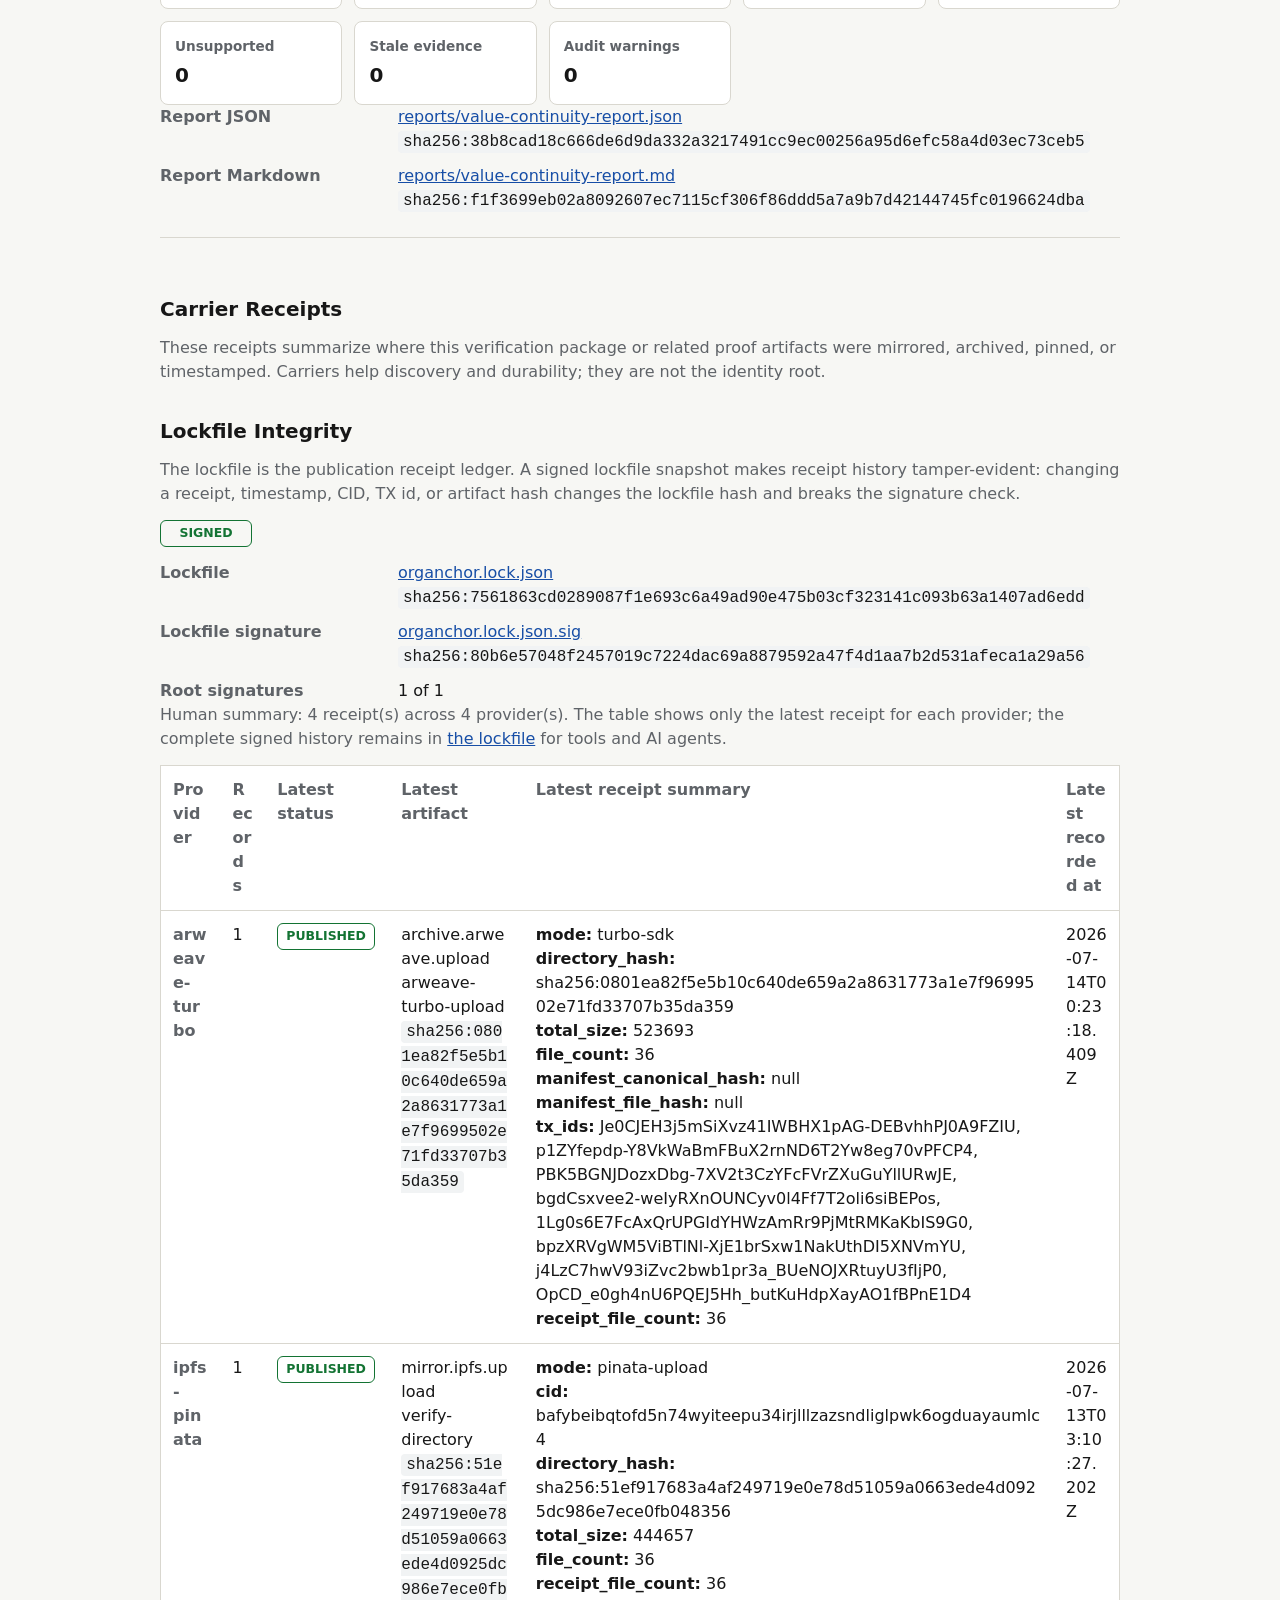
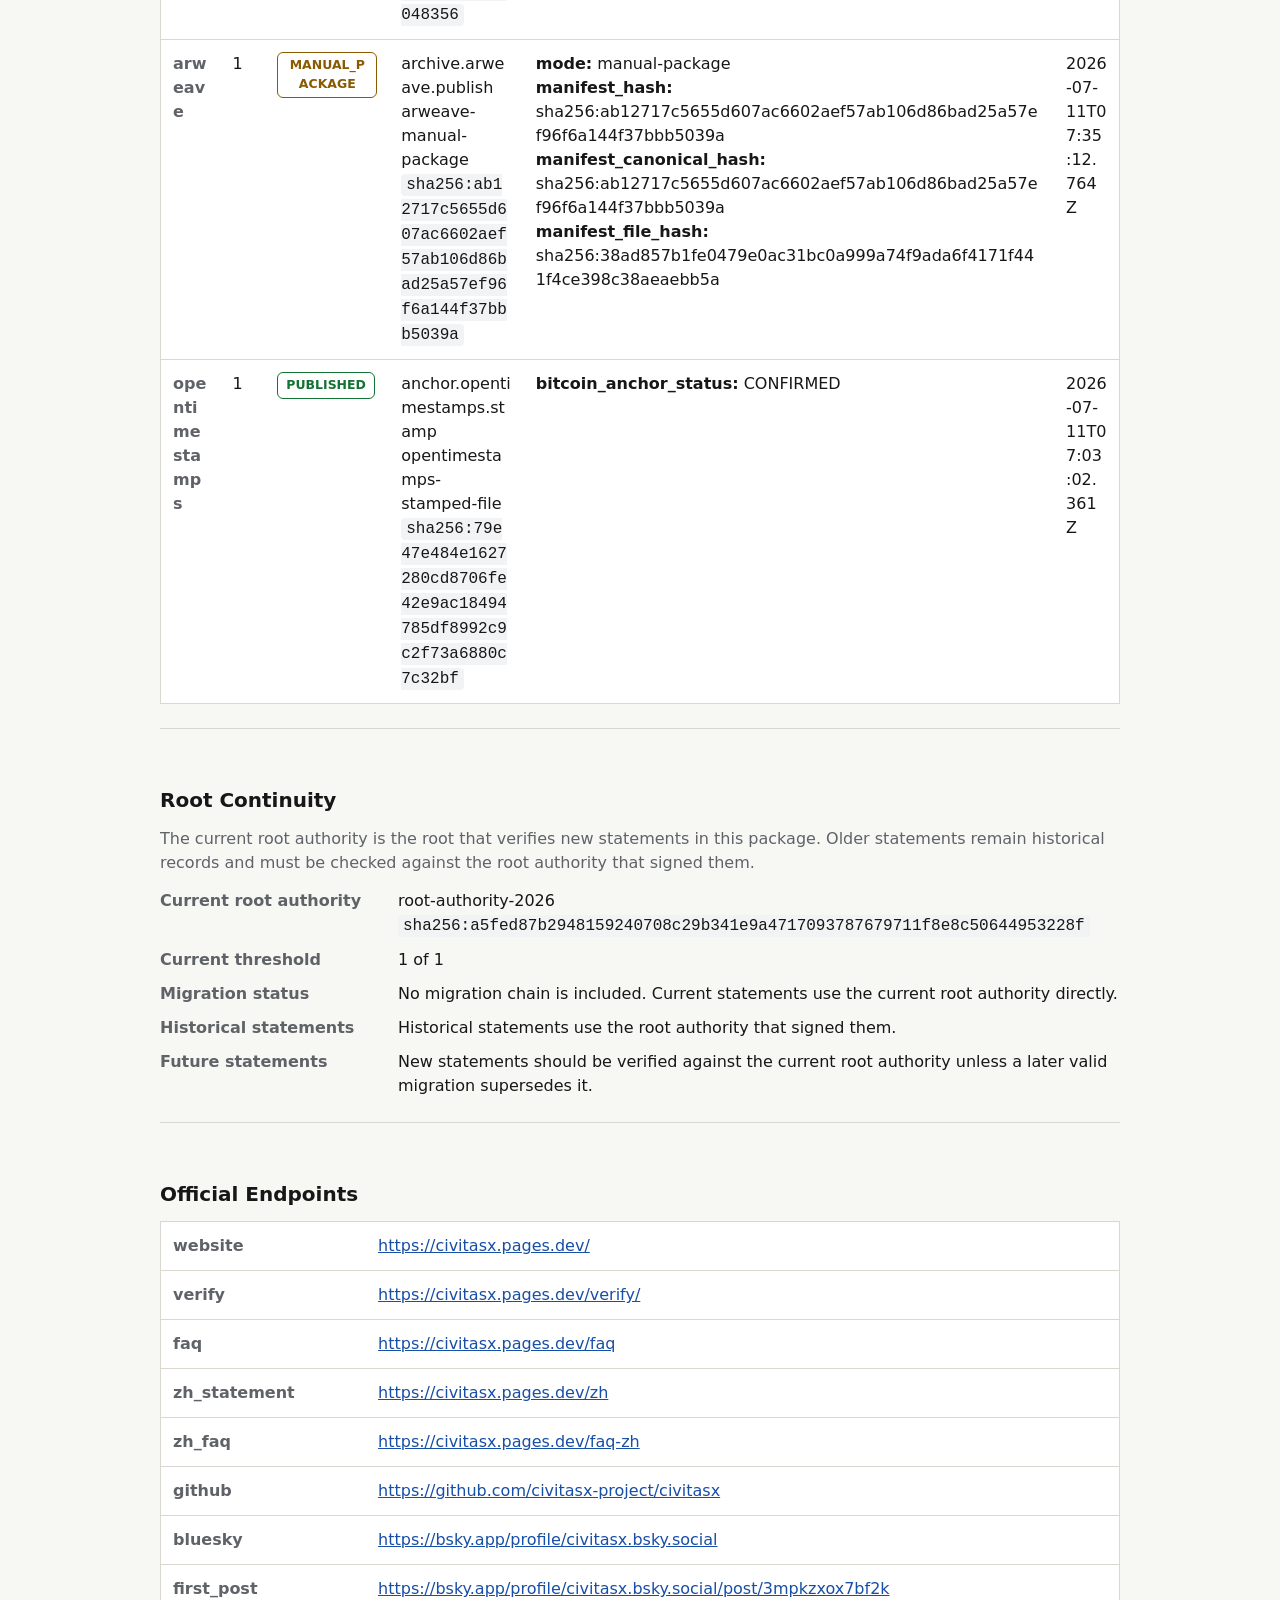
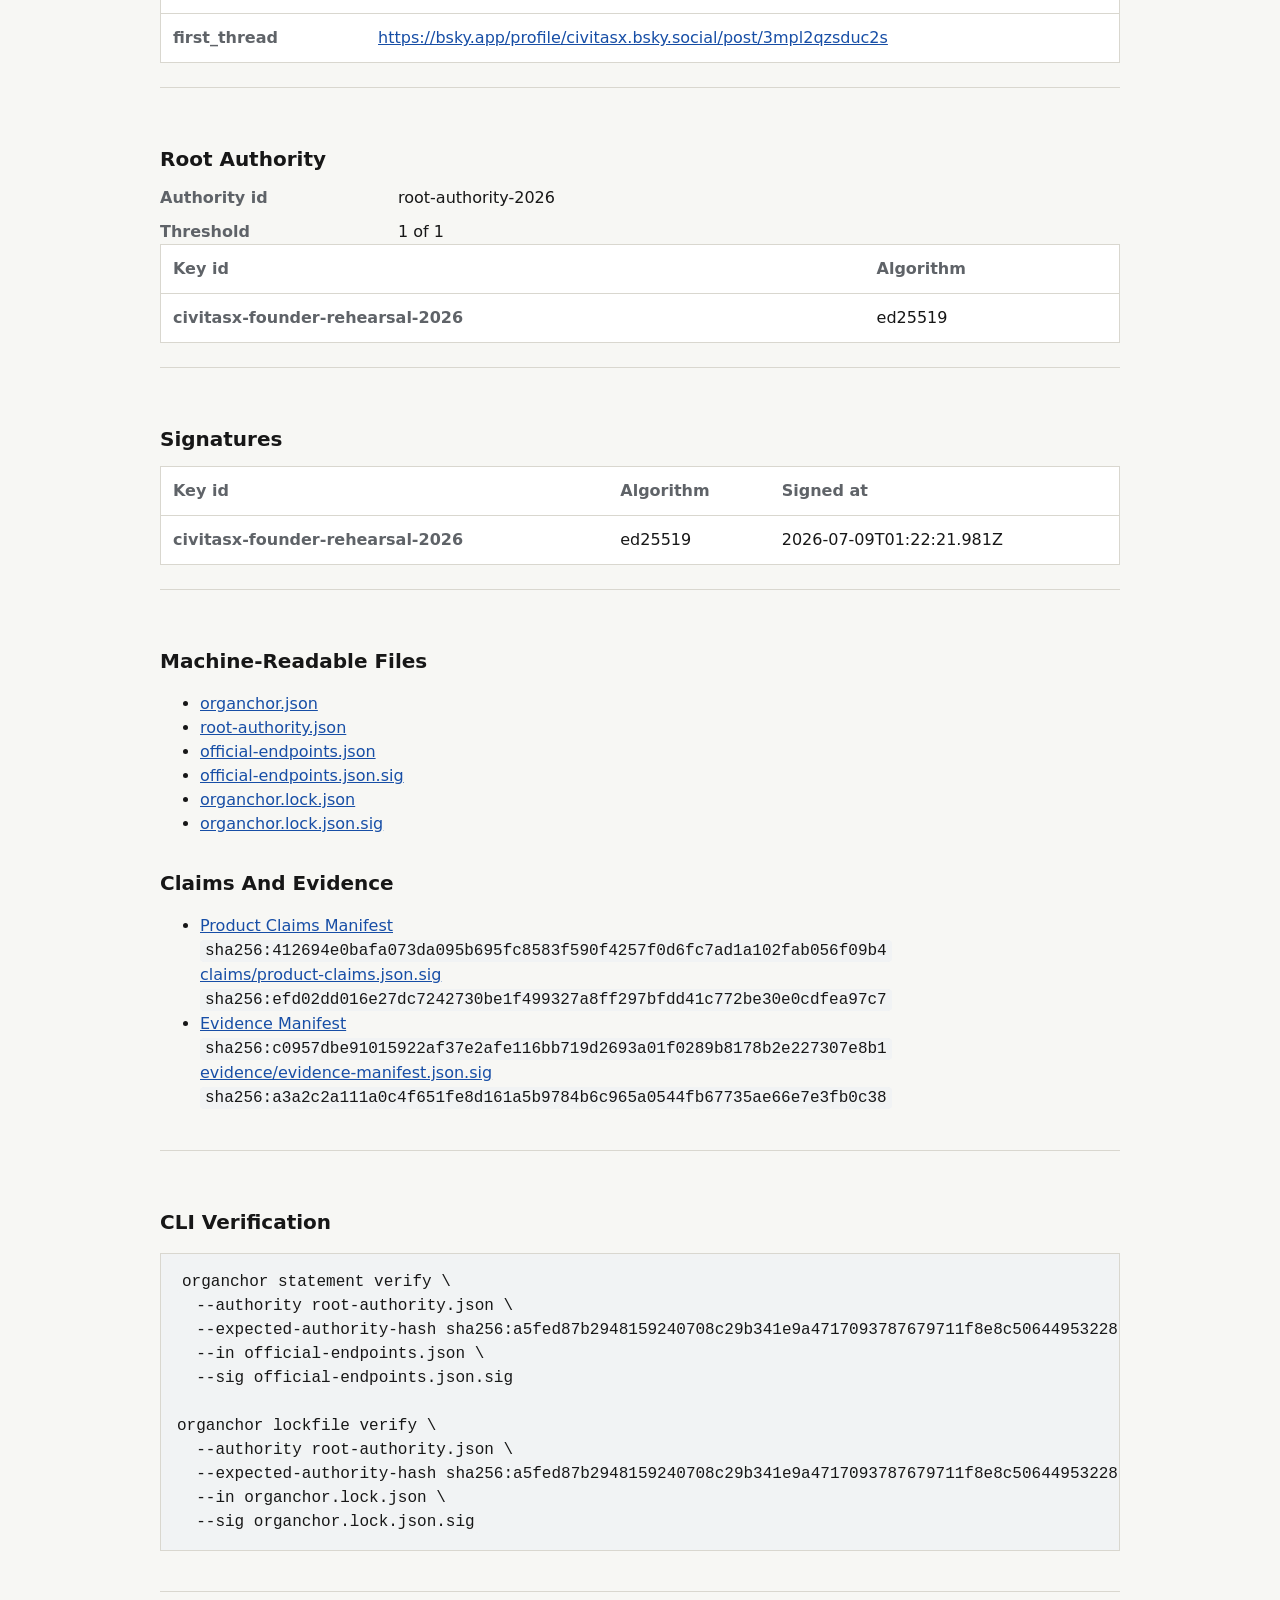
==== commit 58f88dc5: "Mirror CivitasX Arweave Turbo receipt" ====
--- a/organchor/current/verify/index.html
+++ b/organchor/current/verify/index.html
@@ -398,7 +398,7 @@
         </div>
         <div class="summary-item">
           <span class="summary-label">Generated</span>
-          <span class="summary-value">2026-07-13</span>
+          <span class="summary-value">2026-07-14</span>
         </div>
       </div>
     </header>
@@ -543,13 +543,13 @@
         <tr>
           <th scope="row">Carrier receipts</th>
           <td><span class="badge badge-present">PRESENT</span></td>
-          <td>3 carrier receipt(s) summarized from organchor.lock.json.</td>
+          <td>4 carrier receipt(s) summarized from organchor.lock.json.</td>
         </tr>
 
         <tr>
           <th scope="row">Lockfile integrity</th>
           <td><span class="badge badge-pass">PASS</span></td>
-          <td>organchor.lock.json hash sha256:aa8124ea195854808760de14ed103da3465e13d42fac304eade233ee90c32fd9 is signed by 1/1 required root member(s).</td>
+          <td>organchor.lock.json hash sha256:7561863cd0289087f1e693c6a49ad90e475b03cf323141c093b63a1407ad6edd is signed by 1/1 required root member(s).</td>
         </tr>
         </tbody>
       </table>
@@ -747,7 +747,7 @@
         <dt>Issued at</dt>
         <dd>2026-07-09T01:22:12.150Z</dd>
         <dt>Generated at</dt>
-        <dd>2026-07-13T03:21:14.810Z</dd>
+        <dd>2026-07-14T00:24:02.764Z</dd>
       </dl>
     </section>
 
@@ -804,13 +804,13 @@
       <p><span class="badge badge-signed">SIGNED</span></p>
       <dl>
         <dt>Lockfile</dt>
-        <dd><a href="./organchor.lock.json">organchor.lock.json</a><br><code>sha256:aa8124ea195854808760de14ed103da3465e13d42fac304eade233ee90c32fd9</code></dd>
+        <dd><a href="./organchor.lock.json">organchor.lock.json</a><br><code>sha256:7561863cd0289087f1e693c6a49ad90e475b03cf323141c093b63a1407ad6edd</code></dd>
         <dt>Lockfile signature</dt>
-        <dd><a href="./organchor.lock.json.sig">organchor.lock.json.sig</a><br><code>sha256:cee4e175d33309bed621ffebdde603995d2b9bc79b858c2a47e0ebec3db50ada</code></dd>
+        <dd><a href="./organchor.lock.json.sig">organchor.lock.json.sig</a><br><code>sha256:80b6e57048f2457019c7224dac69a8879592a47f4d1aa7b2d531afeca1a29a56</code></dd>
         <dt>Root signatures</dt>
         <dd>1 of 1</dd>
       </dl>
-      <p>Human summary: 3 receipt(s) across 3 provider(s). The table shows only the latest receipt for each provider; the complete signed history remains in <a href="./organchor.lock.json">the lockfile</a> for tools and AI agents.</p>
+      <p>Human summary: 4 receipt(s) across 4 provider(s). The table shows only the latest receipt for each provider; the complete signed history remains in <a href="./organchor.lock.json">the lockfile</a> for tools and AI agents.</p>
       <table>
         <thead>
           <tr>
@@ -823,6 +823,15 @@
           </tr>
         </thead>
         <tbody>
+
+        <tr>
+          <th scope="row">arweave-turbo</th>
+          <td>1</td>
+          <td><span class="badge badge-published">PUBLISHED</span></td>
+          <td>archive.arweave.upload<br>arweave-turbo-upload<br><code>sha256:0801ea82f5e5b10c640de659a2a8631773a1e7f9699502e71fd33707b35da359</code></td>
+          <td><div><strong>mode:</strong> turbo-sdk</div><div><strong>directory_hash:</strong> sha256:0801ea82f5e5b10c640de659a2a8631773a1e7f9699502e71fd33707b35da359</div><div><strong>total_size:</strong> 523693</div><div><strong>file_count:</strong> 36</div><div><strong>manifest_canonical_hash:</strong> null</div><div><strong>manifest_file_hash:</strong> null</div><div><strong>tx_ids:</strong> Je0CJEH3j5mSiXvz41IWBHX1pAG-DEBvhhPJ0A9FZIU, p1ZYfepdp-Y8VkWaBmFBuX2rnND6T2Yw8eg70vPFCP4, PBK5BGNJDozxDbg-7XV2t3CzYFcFVrZXuGuYllURwJE, bgdCsxvee2-weIyRXnOUNCyv0l4Ff7T2oli6siBEPos, 1Lg0s6E7FcAxQrUPGIdYHWzAmRr9PjMtRMKaKbIS9G0, bpzXRVgWM5ViBTlNl-XjE1brSxw1NakUthDI5XNVmYU, j4LzC7hwV93iZvc2bwb1pr3a_BUeNOJXRtuyU3fIjP0, OpCD_e0gh4nU6PQEJ5Hh_butKuHdpXayAO1fBPnE1D4</div><div><strong>receipt_file_count:</strong> 36</div></td>
+          <td>2026-07-14T00:23:18.409Z</td>
+        </tr>
 
         <tr>
           <th scope="row">ipfs-pinata</th>
